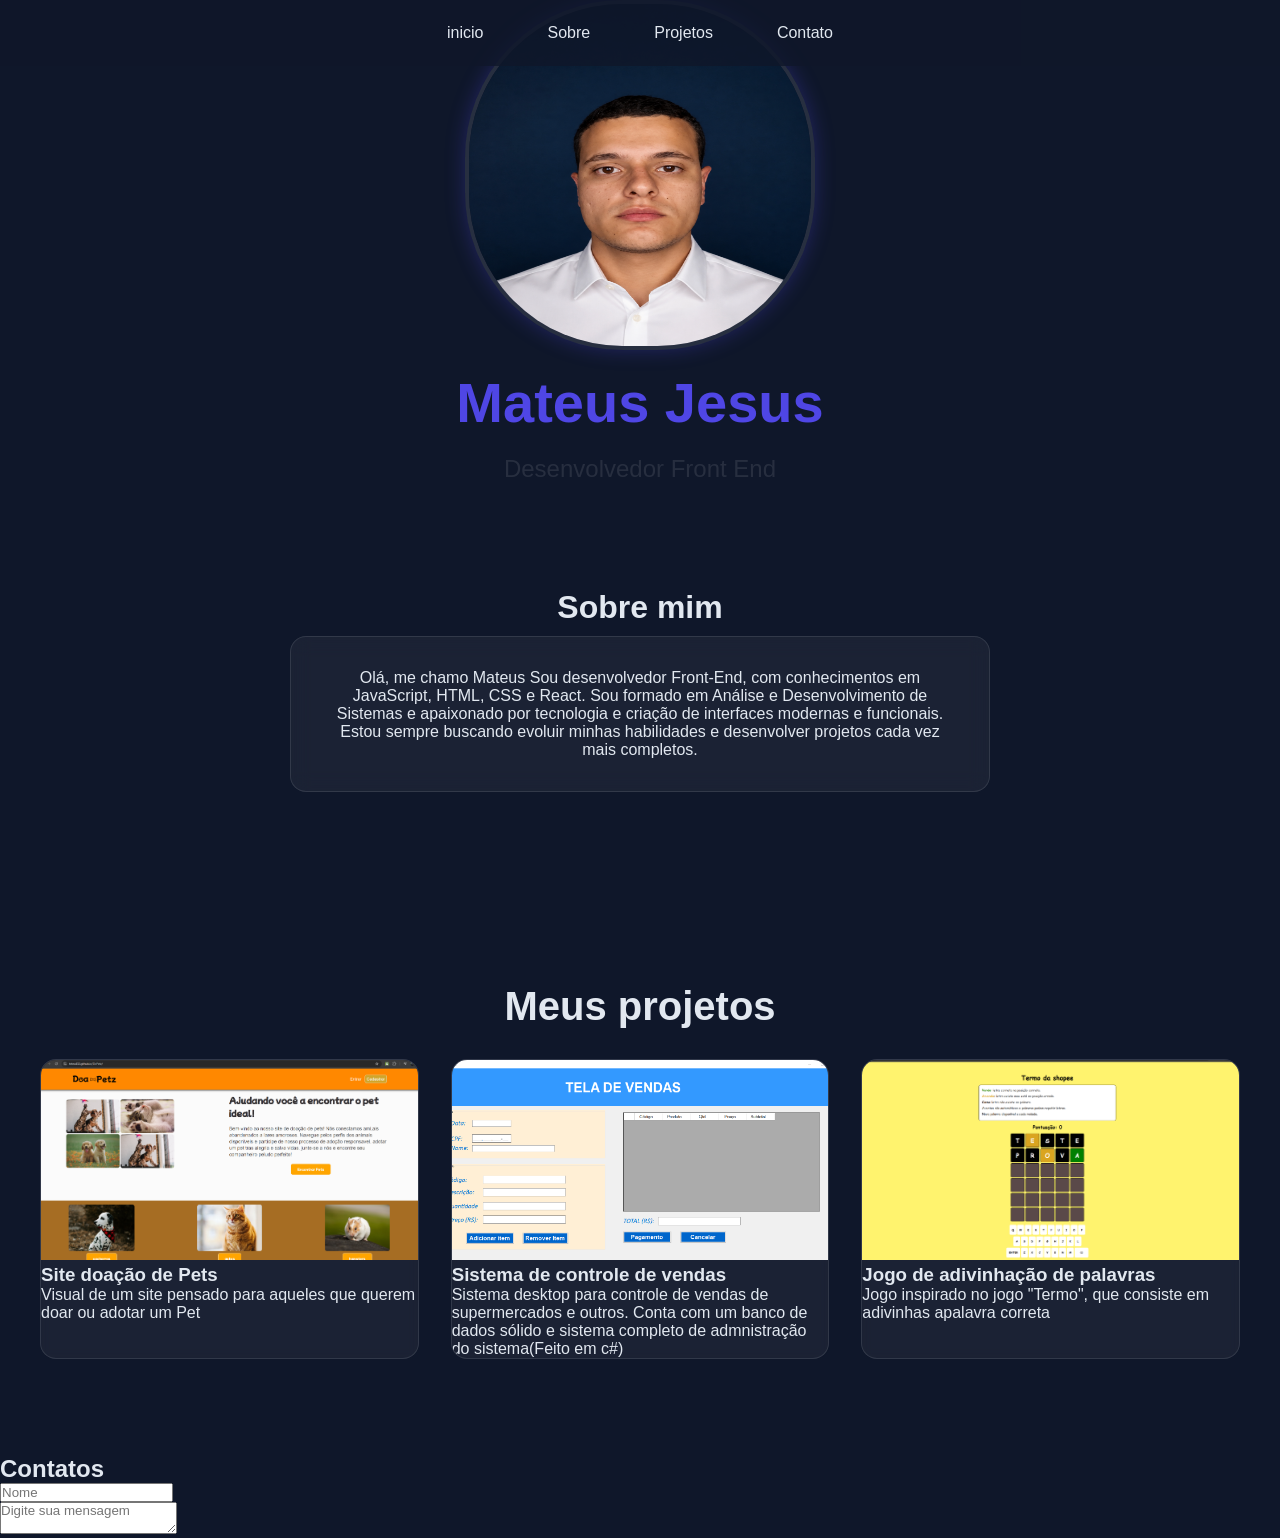
==== index.html @ 8bd0e1f9 "estruturando protifólio" ====
<!DOCTYPE html>
<html lang="en">

<head>
    <meta charset="UTF-8">
    <meta name="viewport" content="width=device-width, initial-scale=1.0">
    <title>Mateus | Portfólio</title>
    <link rel="stylesheet" href="style.css">
</head>

<body>
    <nav class="navg">
        <ul class="menu">
            <li>
                <a href="#inicio" class="menu-link">inicio</a>
            </li>
            <li>
                <a href="#sobre" class="menu-link">Sobre</a>
            </li>
            <li>
                <a href="#projetos" class="menu-link">Projetos</a>
            </li>
            <li>
                <a href="#contatos" class="menu-link">Contato</a>
            </li>
        </ul>
    </nav>

    <main id="inicio" class="cabecalho">
        <img src="img/fotoPerfil.png" alt="Foto Mateus Jesus" class="foto-Perfil">
        <h1>Mateus Jesus</h1>
        <p class="cabecalho-sub-titulo">Desenvolvedor Front End</p>

    </main>

    <section id="sobre" class="sobre">
        <h2 class="sobre-titulo">Sobre mim</h2>
        <div class="sobre-caixa">
            <p class="sobre-paragrafo">
                Olá, me chamo Mateus
                Sou desenvolvedor Front-End, com conhecimentos em JavaScript, HTML, CSS e React. Sou formado em Análise
                e Desenvolvimento de Sistemas e apaixonado por tecnologia e criação de interfaces modernas e funcionais.

                Estou sempre buscando evoluir minhas habilidades e desenvolver projetos cada vez mais completos.
            </p>
        </div>
    </section>

    <section id="projetos" class="projetos">
        <h2 class="projetos-titulo">Meus projetos</h2>
        <div class="projetos-caixa">
            <div class="projetos-card">
                <img src="img/doaPetz.png" alt="foto site DoPetz" class="progeto-imagem">
                <h3 class="info-projetos">Site doação de Pets</h3>
                <p class="pargrafo-projetos">Visual de um site pensado para aqueles que querem doar ou adotar um Pet</p>
            </div>
            <div class="projetos-card">
                <img src="img/fotoControleDeVendas.png" alt="foto sistema de vendas" class="progeto-imagem">
                <h3 class="info-projetos">Sistema de controle de vendas</h3>
                <p class="pargrafo-projetos">Sistema desktop para controle de vendas de supermercados e outros. Conta
                    com um banco de dados sólido e sistema completo de admnistração do sistema(Feito em c#)</p>
            </div>
            <div class="projetos-card">
                <img src="img/termoJogo.png" alt="foto jogo inspirado no termo" class="progeto-imagem">
                <h3 class="info-projetos">Jogo de adivinhação de palavras</h3>
                <p class="pargrafo-projetos">Jogo inspirado no jogo "Termo", que consiste em adivinhas apalavra correta
                </p>
            </div>
        </div>
    </section>

    <section id="contatos" class="contatos">
        <h2 class="contatos-titulo">Contatos</h2>
        <form class="formulario-contato" id="formulario">
            <div class="grupo-form"><input placeholder="Nome"></div>
            <div class="grupo-form"><textarea placeholder="Digite sua mensagem"></textarea></div>

        </form>
    </section>


</body>

</html>
---- style.css ----
* {
    margin: 0;
    padding: 0;
    box-sizing: border-box;
    font-family: 'Segoe UI', Tahoma, Geneva, Verdana, sans-serif;
}

html {
    scroll-behavior: smooth;
}

:root {
    --primaria: #4f46e5;
    --segundaria: #7c3aed;
    --escuro: #0f172a;
    --maisEscuro: #000;
    --claro: #e2e8f0;
    --vidro: rgba(255, 255, 255, 0.1);
}

body {
    background-color: var(--escuro);
    color: var(--claro);
}

.navg {
position: fixed;
top: 0;
background: rgba(15, 23, 42, 0.8);
width: 100%;
z-index: 100;
padding: 1.5rem;
}

.menu {
    display: flex;
    justify-content: center;
    list-style: none;
    gap: 3rem;
}

.menu-link {
text-decoration: none;
color: var(--claro);
font-weight: 500;
position: relative;
padding: 0.5rem;
}

.menu-link::after {
    content: '';
    height: 2px;
    width: 0%;
    position: absolute;
    bottom: 0;
    left: 0;
    background: linear-gradient(90deg, var(--primaria), var(--segundaria));
    transition: width 0.5s ease;
}

.menu-link:hover::after{
    width: 100%;
}

.cabecalho {
    min-width: 100vh;
    display: flex;
    justify-content: center;
    align-items: center;
    flex-direction: column;
}

.foto-Perfil {
    width: 350px;
    height:  350px;
    box-shadow: 0 0 20px rgba(79, 70, 229, 0.3);
    border-radius: 45%;
    border: 4px solid var(--vidro);
}

h1 {
    font-size: 3.5rem;
    color: var(--primaria);
    margin: 20px;
}

.cabecalho-sub-titulo {
    font-size: 1.5rem;
    color: var(--vidro);
}

.sobre {
    padding: 6rem 2rem;
    display: flex;
    flex-direction: column;
    align-items: center;
}

.sobre-titulo{
    font-size: 2rem;
    margin: 10px;
    color: var(--claro);
}

.sobre-caixa {
    padding: 2rem;
    max-width: 700px;
    margin: 0 auto;
    border-radius: 16px;
    border: 1px solid var(--vidro);
    backdrop-filter: blur(10px);
    background-color: rgba(255, 255, 255, 0.05);
    
}

.sobre-paragrafo{
    text-align: center;
    font-size: 1rem;
}

.projetos {
padding: 6rem 2rem;
}

.progeto-imagem{
    height: 200px;
    width: 100%;
    object-fit: cover;
}

.projetos-caixa{
    display: grid;
    grid-template-columns: repeat(auto-fit, minmax(300px, 1fr));
    max-width: 1200px;
    margin: 0 auto;
    gap: 2rem;
}

.projetos-card {
    background-color: rgba(255, 255, 255, 0.05);
    border-radius: 16px;
    backdrop-filter: blur(5px);
    border: 1px solid var(--vidro);
    overflow: hidden;
}

.projetos-titulo {
    text-align: center;
    font-size: 2.5rem;
    margin-bottom: 30px;
}
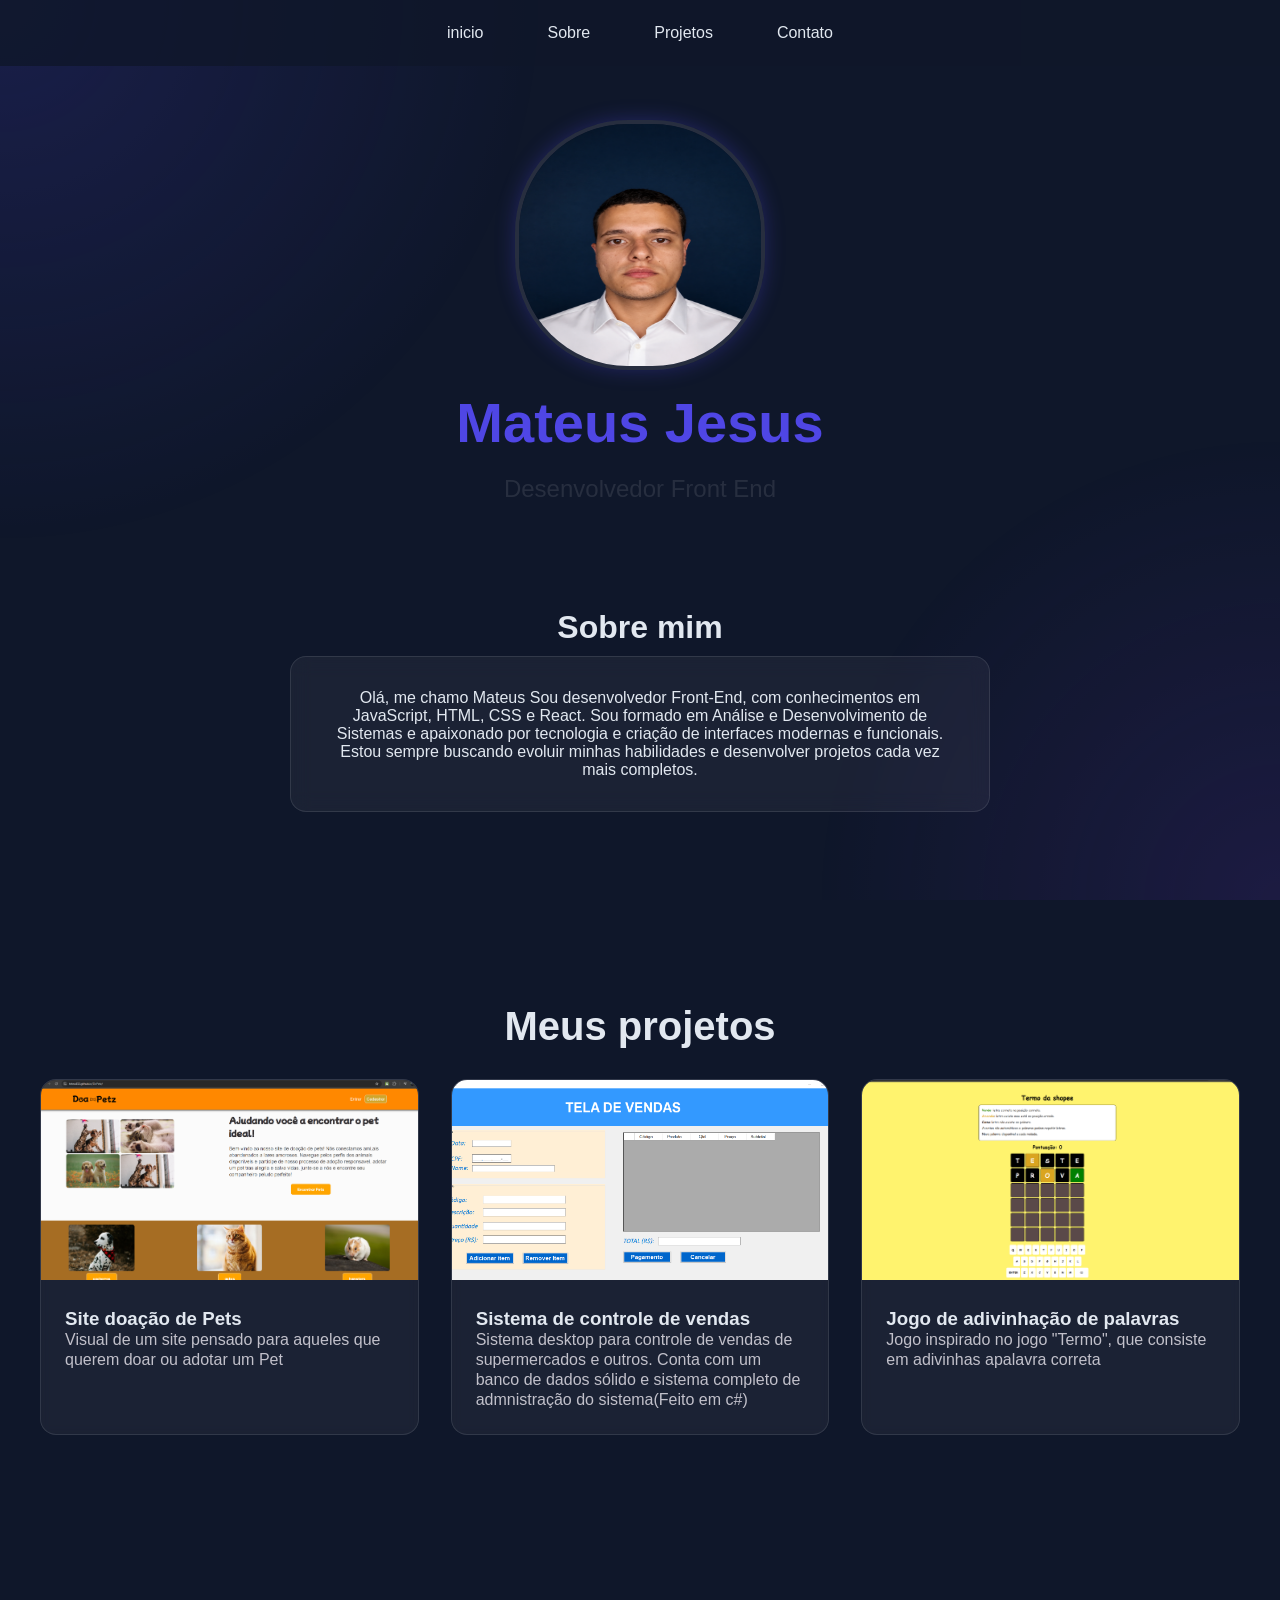
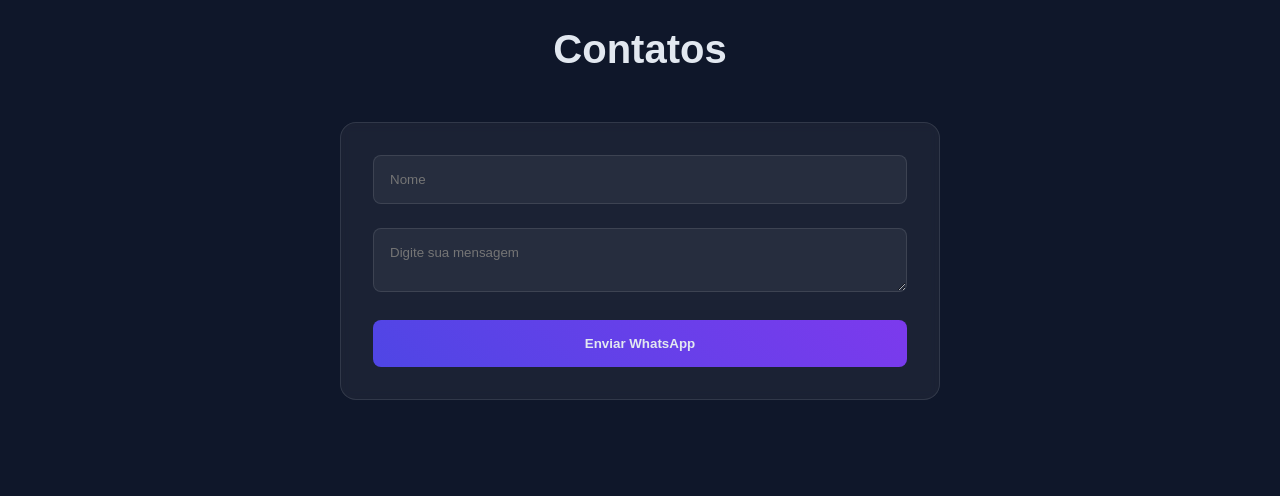
==== commit 942e173b: "estilização finalizada" ====
--- a/index.html
+++ b/index.html
@@ -9,6 +9,9 @@
 </head>
 
 <body>
+
+    <div class="particulas"></div>
+
     <nav class="navg">
         <ul class="menu">
             <li>
@@ -51,20 +54,29 @@
         <div class="projetos-caixa">
             <div class="projetos-card">
                 <img src="img/doaPetz.png" alt="foto site DoPetz" class="progeto-imagem">
-                <h3 class="info-projetos">Site doação de Pets</h3>
-                <p class="pargrafo-projetos">Visual de um site pensado para aqueles que querem doar ou adotar um Pet</p>
+                <div class="caixa-texto-projetos">
+                    <h3 class="info-projetos">Site doação de Pets</h3>
+                    <p class="paragrafo-projetos">Visual de um site pensado para aqueles que querem doar ou adotar um
+                        Pet</p>
+                </div>
             </div>
             <div class="projetos-card">
                 <img src="img/fotoControleDeVendas.png" alt="foto sistema de vendas" class="progeto-imagem">
-                <h3 class="info-projetos">Sistema de controle de vendas</h3>
-                <p class="pargrafo-projetos">Sistema desktop para controle de vendas de supermercados e outros. Conta
-                    com um banco de dados sólido e sistema completo de admnistração do sistema(Feito em c#)</p>
+                <div class="caixa-texto-projetos">
+                    <h3 class="info-projetos">Sistema de controle de vendas</h3>
+                    <p class="paragrafo-projetos">Sistema desktop para controle de vendas de supermercados e outros.
+                        Conta
+                        com um banco de dados sólido e sistema completo de admnistração do sistema(Feito em c#)</p>
+                </div>
             </div>
             <div class="projetos-card">
                 <img src="img/termoJogo.png" alt="foto jogo inspirado no termo" class="progeto-imagem">
-                <h3 class="info-projetos">Jogo de adivinhação de palavras</h3>
-                <p class="pargrafo-projetos">Jogo inspirado no jogo "Termo", que consiste em adivinhas apalavra correta
-                </p>
+                <div class="caixa-texto-projetos">
+                    <h3 class="info-projetos">Jogo de adivinhação de palavras</h3>
+                    <p class="paragrafo-projetos">Jogo inspirado no jogo "Termo", que consiste em adivinhas apalavra
+                        correta
+                    </p>
+                </div>
             </div>
         </div>
     </section>
@@ -72,9 +84,13 @@
     <section id="contatos" class="contatos">
         <h2 class="contatos-titulo">Contatos</h2>
         <form class="formulario-contato" id="formulario">
-            <div class="grupo-form"><input placeholder="Nome"></div>
-            <div class="grupo-form"><textarea placeholder="Digite sua mensagem"></textarea></div>
-
+            <div class="grupo-form">
+                <input placeholder="Nome" class="campo-form">
+            </div>
+            <div class="grupo-form">
+                <textarea class="campo-form" placeholder="Digite sua mensagem"></textarea>
+            </div>
+            <button type="submit" class="botao-form">Enviar WhatsApp</button>
         </form>
     </section>
 
--- a/style.css
+++ b/style.css
@@ -68,14 +68,16 @@
     justify-content: center;
     align-items: center;
     flex-direction: column;
+    padding-top: 120px;
 }
 
 .foto-Perfil {
-    width: 350px;
-    height:  350px;
+    width: 250px;
+    height:  250px;
     box-shadow: 0 0 20px rgba(79, 70, 229, 0.3);
     border-radius: 45%;
     border: 4px solid var(--vidro);
+    animation: flutuar 5s ease-in-out infinite;
 }
 
 h1 {
@@ -110,6 +112,7 @@
     border: 1px solid var(--vidro);
     backdrop-filter: blur(10px);
     background-color: rgba(255, 255, 255, 0.05);
+    transition: all 0.5s ease ;
     
 }
 
@@ -142,6 +145,8 @@
     backdrop-filter: blur(5px);
     border: 1px solid var(--vidro);
     overflow: hidden;
+    transition: all 0.5s ease ;
+    cursor: pointer;
 }
 
 .projetos-titulo {
@@ -149,3 +154,107 @@
     font-size: 2.5rem;
     margin-bottom: 30px;
 }
+
+.projetos-card:hover{
+    box-shadow: rgba(79, 70, 229, 0.2);
+    transform: translateY(-10px) scale(1.03);
+}
+
+.sobre-caixa:hover{
+    box-shadow: rgba(79, 70, 229, 0.2);
+    transform: translateY(-10px) scale(1.03);
+}
+
+.paragrafo-projetos{
+    color: rgba(236, 232, 240, 0.8);
+    line-height: 1.25rem;
+}
+
+.caixa-texto-projetos {
+    padding: 1.5rem;
+}
+
+.contatos {
+    padding: 6rem 2rem;
+}
+
+.contatos-titulo {
+    text-align: center;
+    font-size: 2.5rem;
+    margin-bottom: 50px;
+}
+
+.formulario-contato {
+    max-width: 600px;
+    margin: 0 auto;
+    background-color: rgba(255, 255, 255, 0.05);
+    backdrop-filter: blur(5px);
+    padding: 2rem;
+    border: 1px solid var(--vidro);
+    border-radius: 16px;
+}
+
+.grupo-form {
+    margin-bottom: 1.5rem;
+}
+
+.campo-form {
+    width: 100%;
+    padding: 1rem;
+    background-color: rgba(255, 255, 255, 0.05);
+    border-radius: 8px;
+    color: var(--claro);
+    border: 1px solid var(--vidro);
+    outline: none;
+    transition: all 0.5s ease ;
+}
+
+.campo-form:focus {
+    border-color: var(--segundaria);
+    box-shadow: 0 0 10px rgba(79, 70, 229, 0.3);
+}
+
+.botao-form{
+    color: var(--claro);
+    background: linear-gradient(45deg, var(--primaria), var(--segundaria));
+    padding: 1rem 2rem;
+    border: none;
+    border-radius: 8px;
+    cursor: pointer;
+    font-weight: bold;
+    width: 100%;
+    transition: all 0.5s ease ;
+}
+
+.botao-form:hover {
+    transform: translateY(-4px);
+    box-shadow: 0 5px 15px rgba(79, 70, 229, 0.4);
+}
+
+.particulas{
+    position: fixed;
+    top: 0;
+    left: 0;
+    width: 100%;
+    height: 100%;
+    z-index: -1;
+    opacity: 0.5;
+    background:
+        radial-gradient(circle at top left,
+        rgba(79, 70, 229, 0.35),
+        transparent 35%),
+
+        radial-gradient(circle at bottom right,
+        rgba(124, 58, 237, 0.25),
+        transparent 30%);
+}
+
+@keyframes flutuar{
+    0%, 100% {
+        transform: translateY(0);
+    }
+
+    50% {
+        transform: translateY(-10%);
+    }
+}
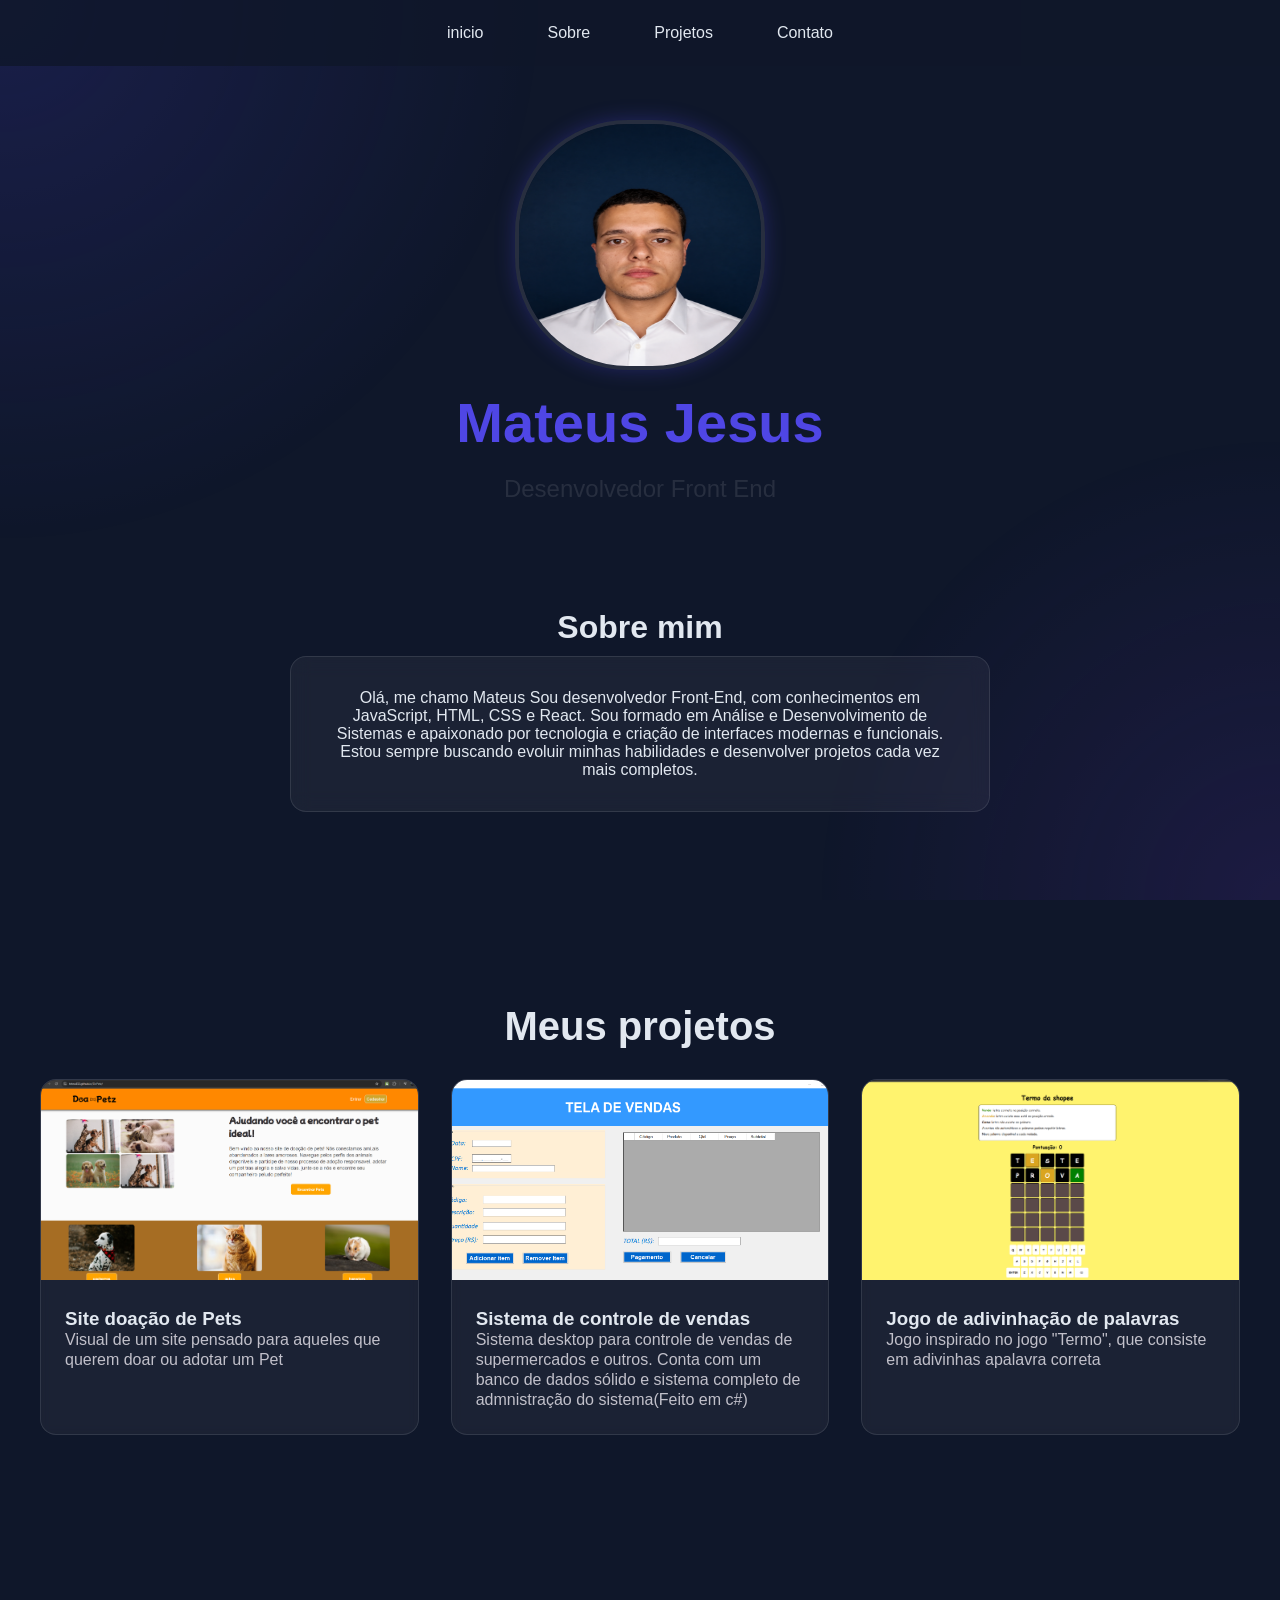
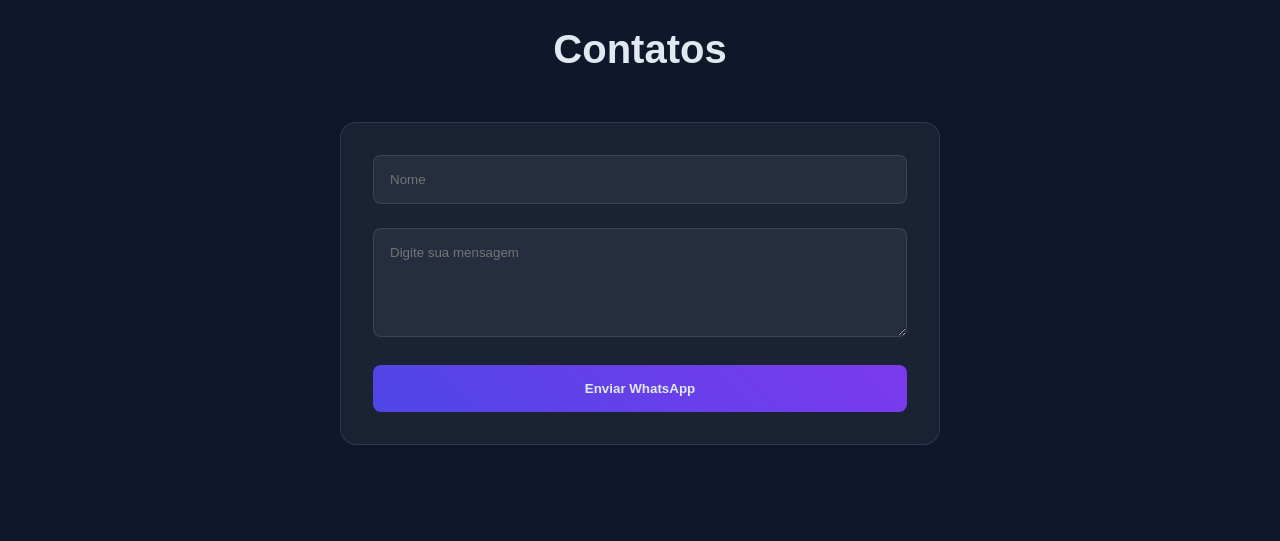
==== commit 3d7db835: "add js" ====
--- a/index.html
+++ b/index.html
@@ -83,18 +83,18 @@
 
     <section id="contatos" class="contatos">
         <h2 class="contatos-titulo">Contatos</h2>
-        <form class="formulario-contato" id="formulario">
+        <form class="formulario-contato" id="formulario" onsubmit="enviarWhats(event)">
             <div class="grupo-form">
-                <input placeholder="Nome" class="campo-form">
+                <input placeholder="Nome" class="campo-form" id="nome">
             </div>
             <div class="grupo-form">
-                <textarea class="campo-form" placeholder="Digite sua mensagem"></textarea>
+                <textarea class="campo-form" placeholder="Digite sua mensagem" rows="5" id="mensagem"></textarea>
             </div>
             <button type="submit" class="botao-form">Enviar WhatsApp</button>
         </form>
     </section>
 
-
+    <script src="script.js"></script>
 </body>
 
 </html>
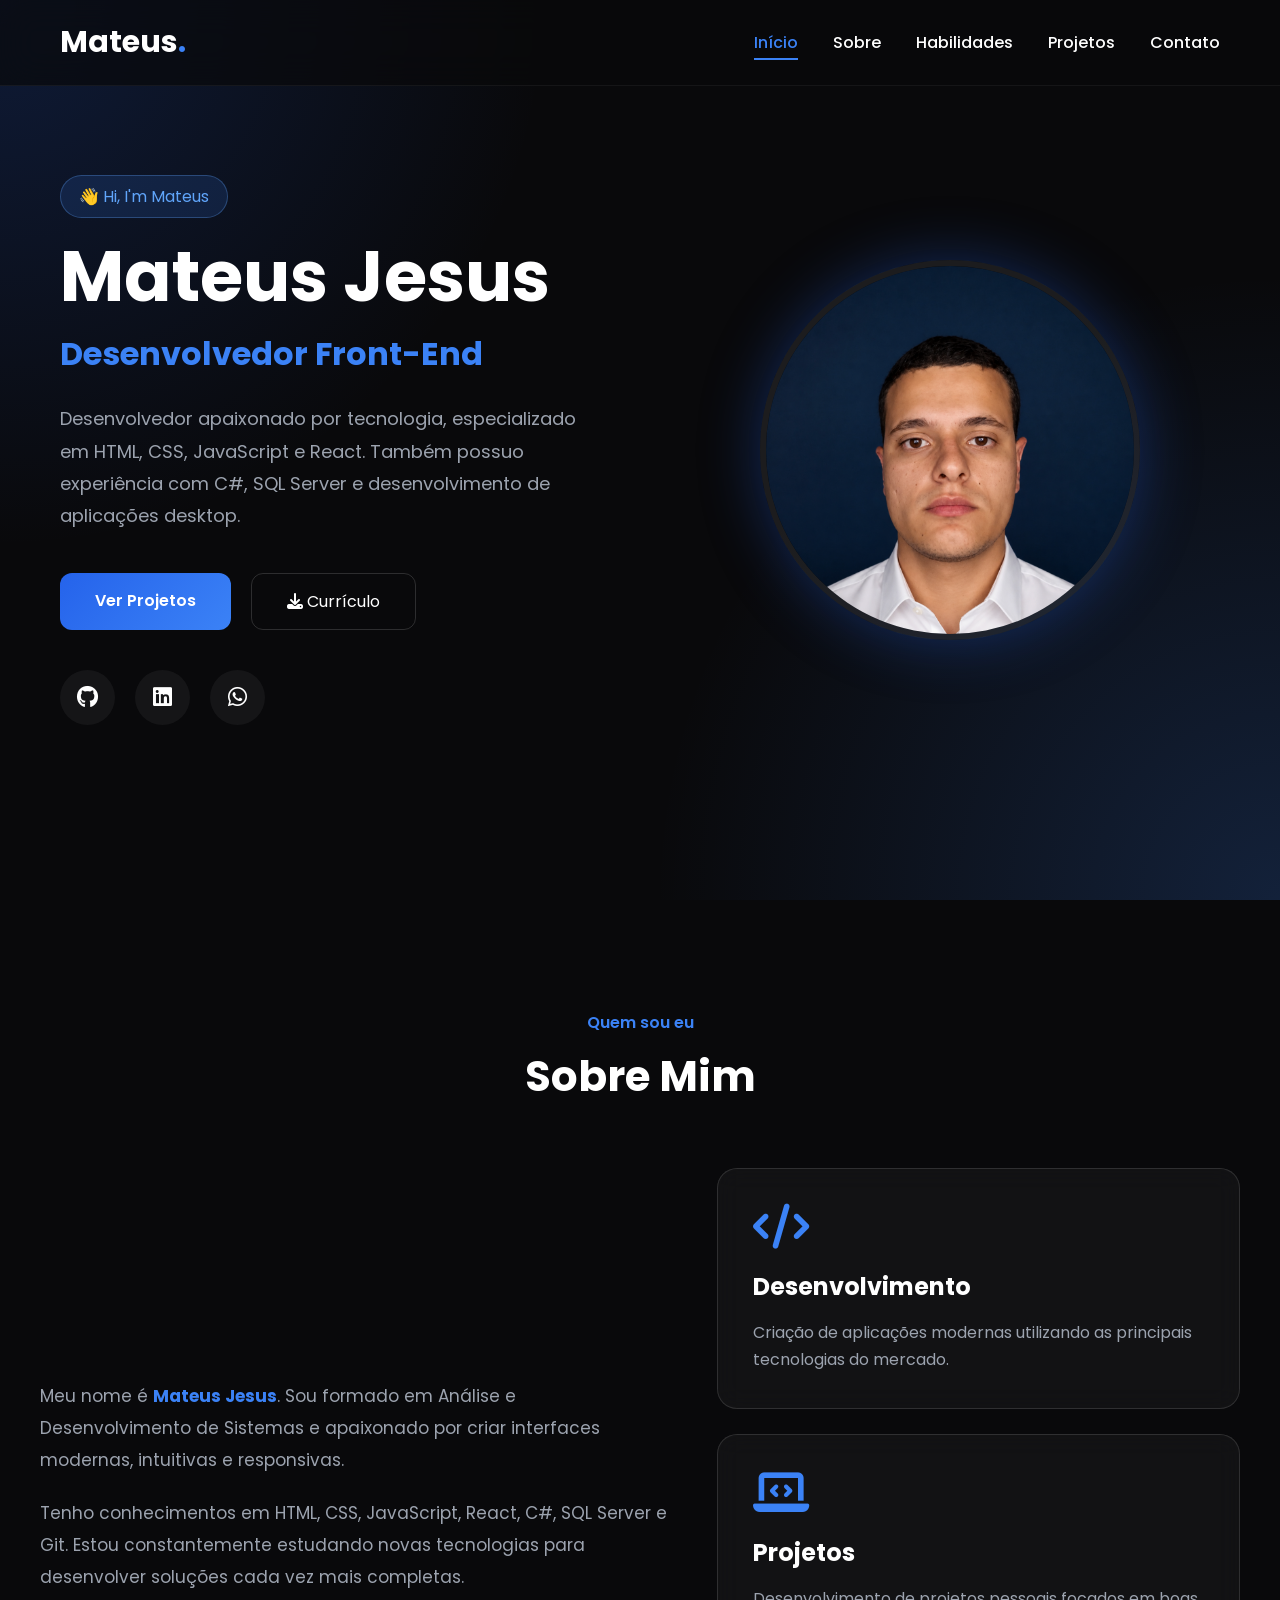
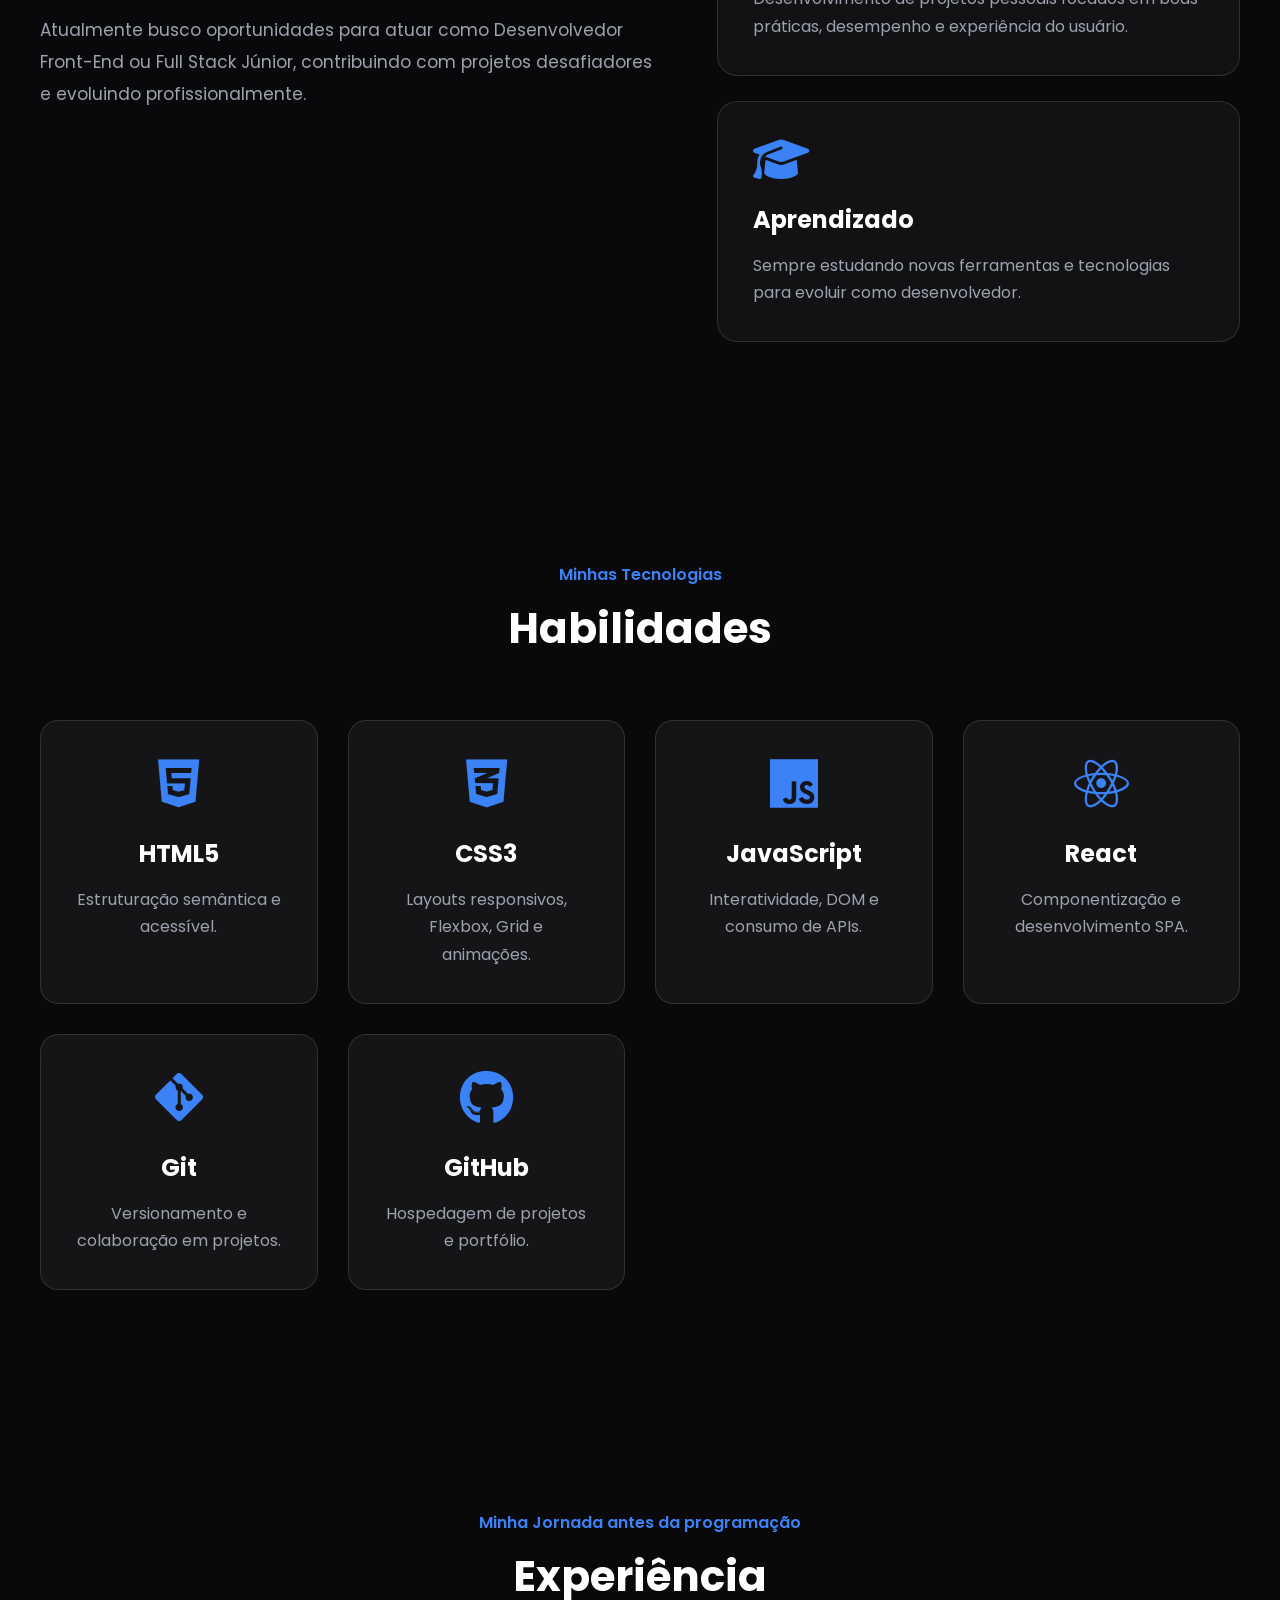
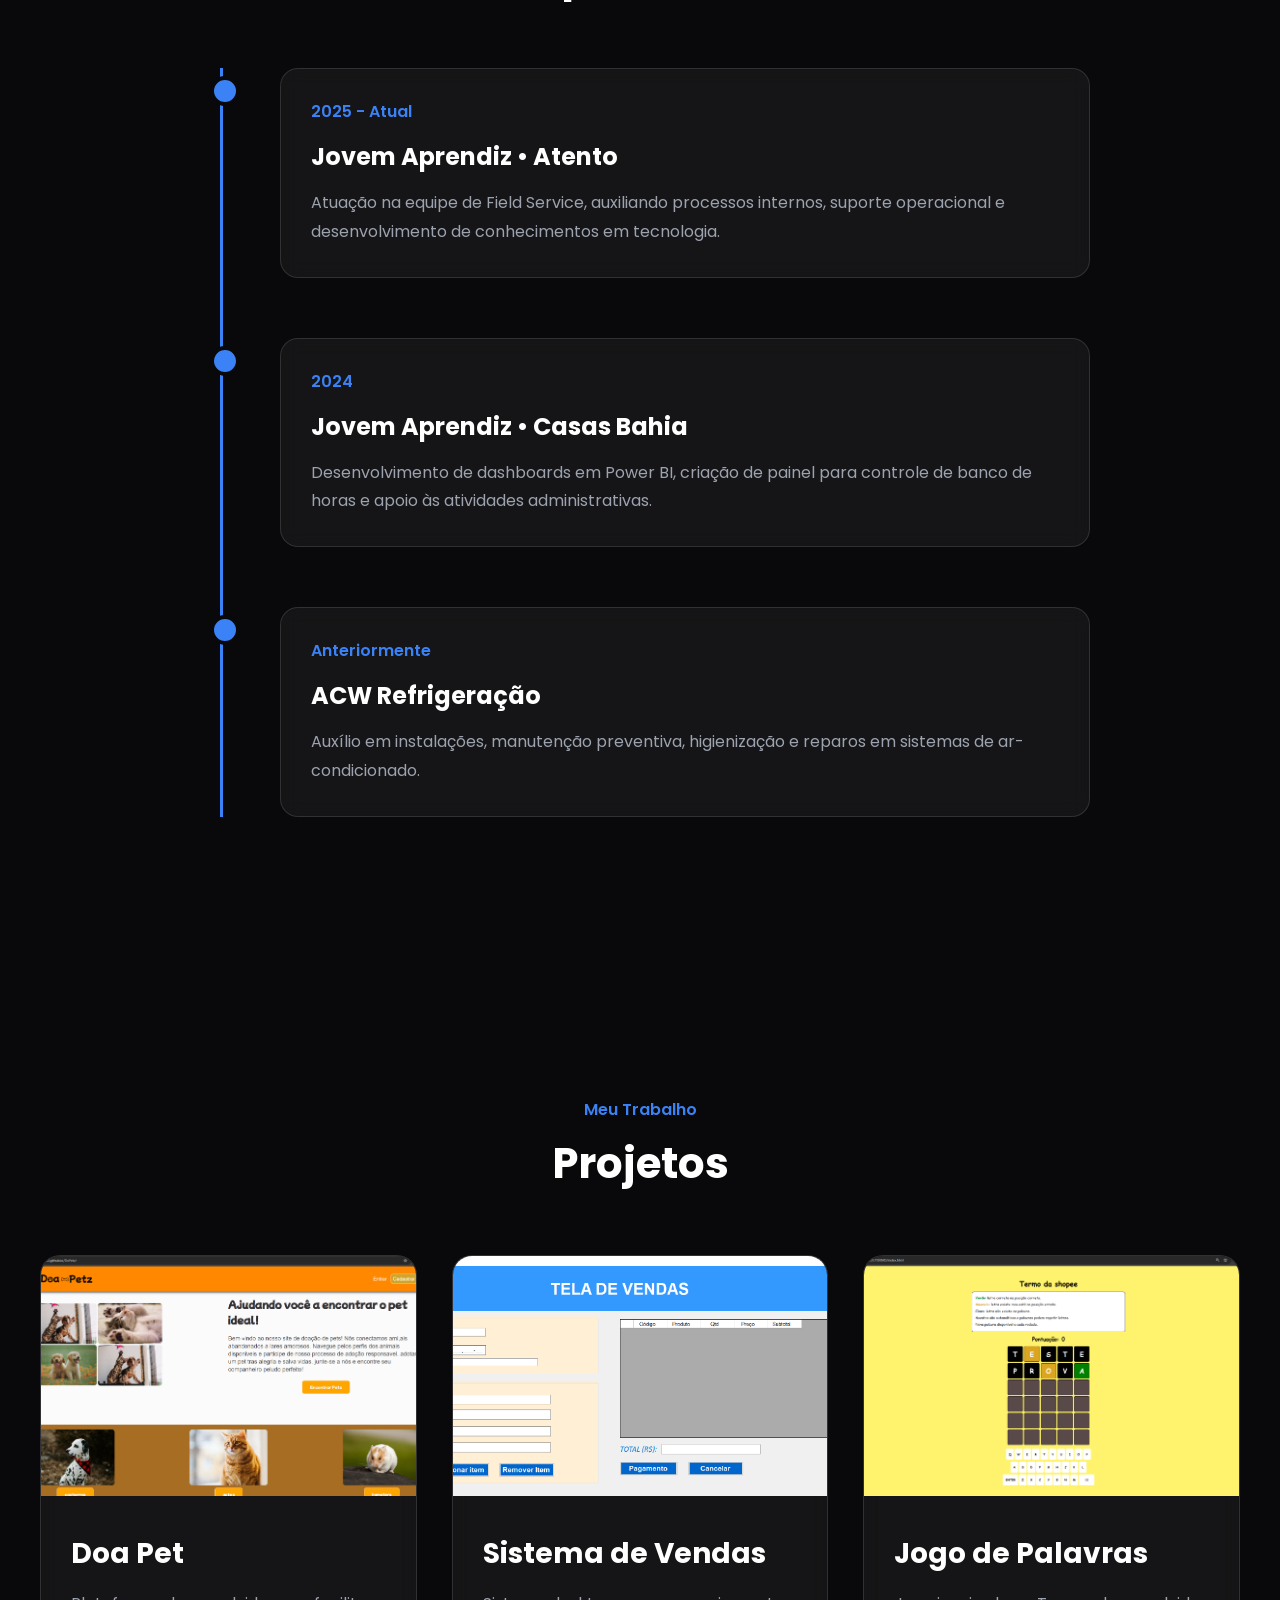
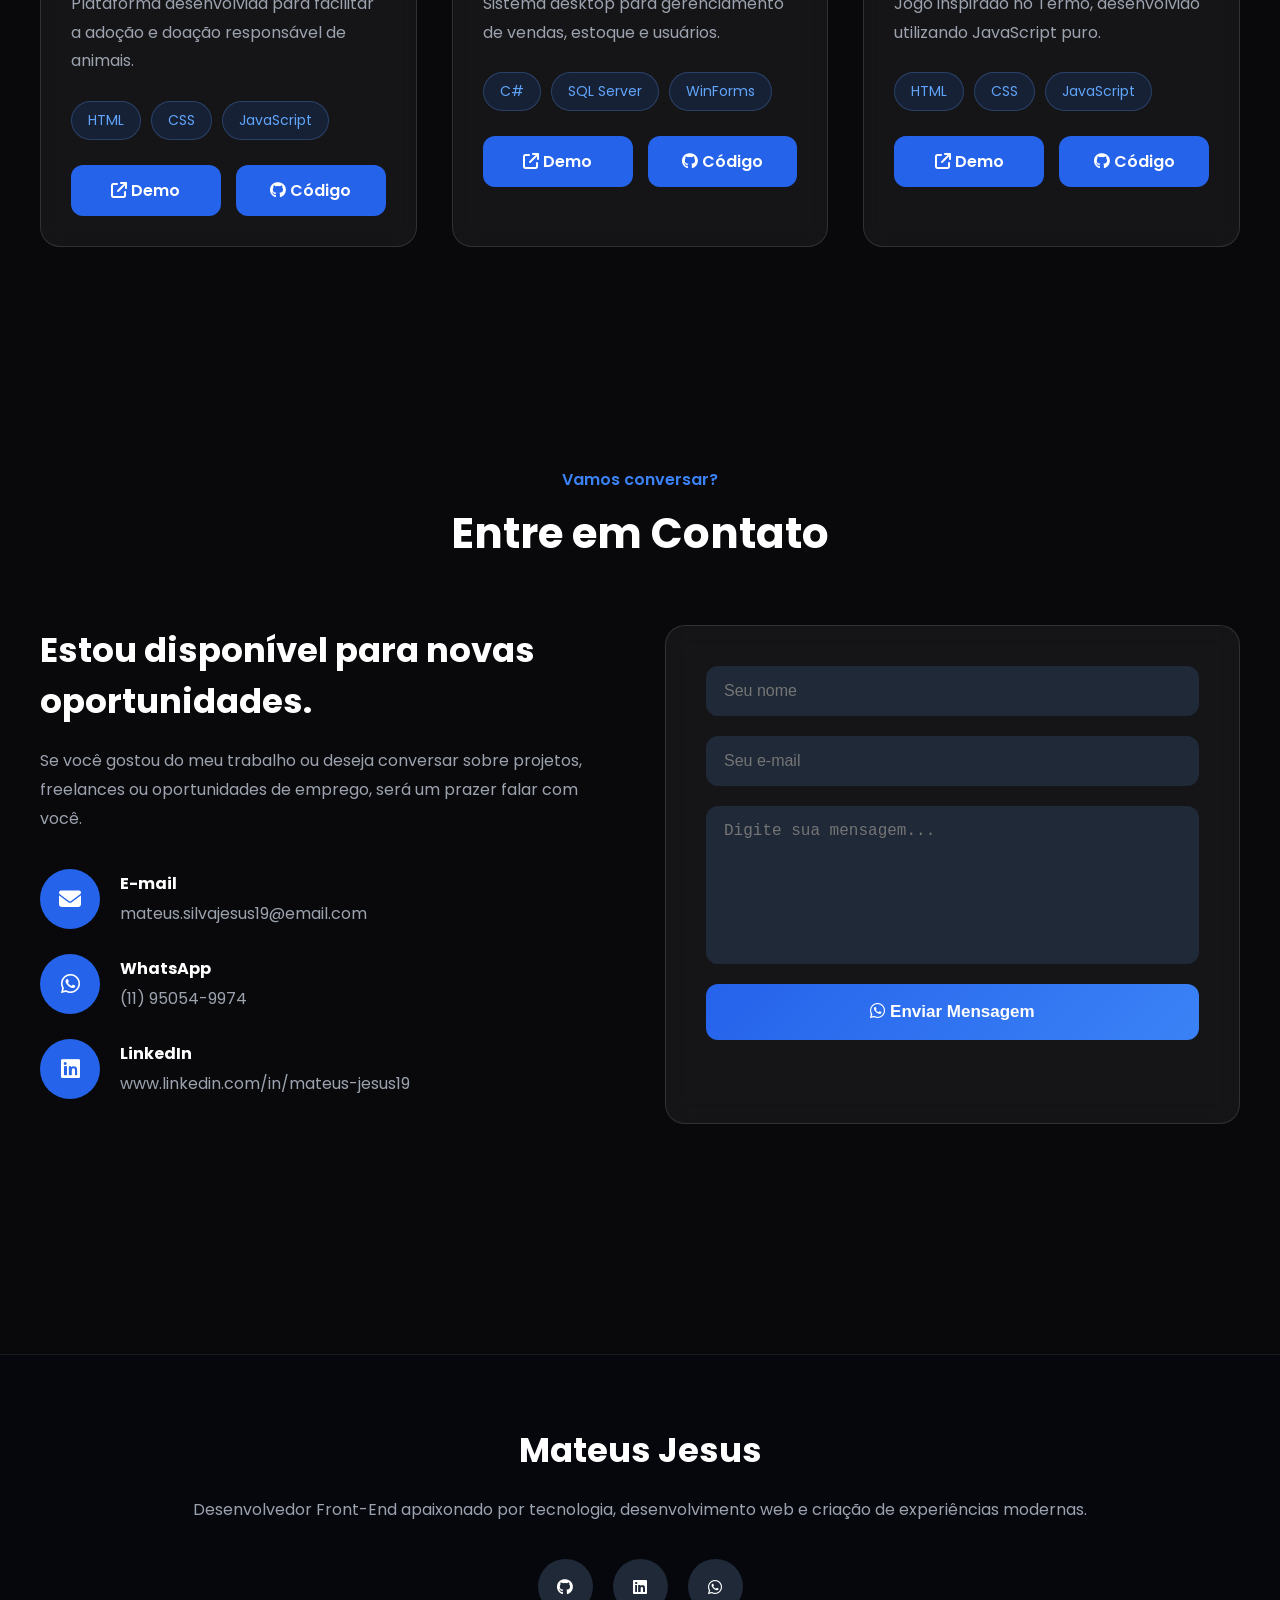
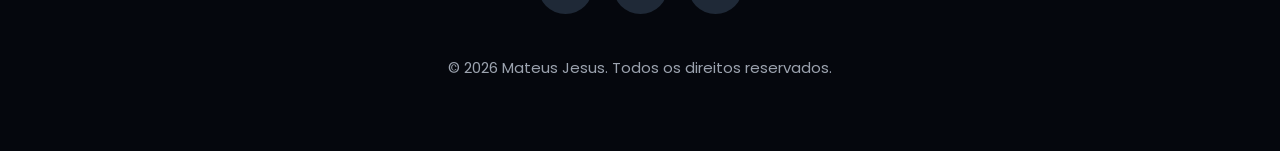
==== commit ec751585: "Melhorando aparencia do portifólio" ====
--- a/index.html
+++ b/index.html
@@ -1,100 +1,677 @@
 <!DOCTYPE html>
-<html lang="en">
+<html lang="pt-BR">
 
 <head>
     <meta charset="UTF-8">
     <meta name="viewport" content="width=device-width, initial-scale=1.0">
-    <title>Mateus | Portfólio</title>
+
+    <title>Mateus Jesus | Desenvolvedor Front-End</title>
+
+    <meta name="description"
+        content="Portfólio de Mateus Jesus, Desenvolvedor Front-End especializado em HTML, CSS, JavaScript, React e C#.">
+
     <link rel="stylesheet" href="style.css">
+
+    <!-- Fonte -->
+    <link rel="preconnect" href="https://fonts.googleapis.com">
+    <link rel="preconnect" href="https://fonts.gstatic.com" crossorigin>
+
+    <link
+        href="https://fonts.googleapis.com/css2?family=Poppins:wght@300;400;500;600;700;800&display=swap"
+        rel="stylesheet">
+
+    <!-- Ícones -->
+    <link rel="stylesheet"
+        href="https://cdnjs.cloudflare.com/ajax/libs/font-awesome/6.7.2/css/all.min.css">
 </head>
 
 <body>
 
-    <div class="particulas"></div>
-
-    <nav class="navg">
-        <ul class="menu">
-            <li>
-                <a href="#inicio" class="menu-link">inicio</a>
-            </li>
-            <li>
-                <a href="#sobre" class="menu-link">Sobre</a>
-            </li>
-            <li>
-                <a href="#projetos" class="menu-link">Projetos</a>
-            </li>
-            <li>
-                <a href="#contatos" class="menu-link">Contato</a>
-            </li>
-        </ul>
-    </nav>
-
-    <main id="inicio" class="cabecalho">
-        <img src="img/fotoPerfil.png" alt="Foto Mateus Jesus" class="foto-Perfil">
-        <h1>Mateus Jesus</h1>
-        <p class="cabecalho-sub-titulo">Desenvolvedor Front End</p>
-
-    </main>
-
-    <section id="sobre" class="sobre">
-        <h2 class="sobre-titulo">Sobre mim</h2>
-        <div class="sobre-caixa">
-            <p class="sobre-paragrafo">
-                Olá, me chamo Mateus
-                Sou desenvolvedor Front-End, com conhecimentos em JavaScript, HTML, CSS e React. Sou formado em Análise
-                e Desenvolvimento de Sistemas e apaixonado por tecnologia e criação de interfaces modernas e funcionais.
-
-                Estou sempre buscando evoluir minhas habilidades e desenvolver projetos cada vez mais completos.
+    <div class="background"></div>
+
+    <!-- ================= NAVBAR ================= -->
+
+    <header>
+
+        <nav class="navbar">
+
+            <h2 class="logo">
+                Mateus<span>.</span>
+            </h2>
+
+            <ul>
+
+                <li>
+                    <a href="#inicio">Início</a>
+                </li>
+
+                <li>
+                    <a href="#sobre">Sobre</a>
+                </li>
+
+                <li>
+                    <a href="#habilidades">Habilidades</a>
+                </li>
+
+                <li>
+                    <a href="#projetos">Projetos</a>
+                </li>
+
+                <li>
+                    <a href="#contato">Contato</a>
+                </li>
+
+            </ul>
+
+        </nav>
+
+    </header>
+
+    <!-- ================= HERO ================= -->
+
+    <section class="hero" id="inicio">
+
+        <div class="hero-text">
+
+            <span class="tag">
+                👋 Hi, I'm Mateus
+            </span>
+
+            <h1>
+                Mateus Jesus
+            </h1>
+
+            <h2>
+                Desenvolvedor Front-End
+            </h2>
+
+            <p>
+
+                Desenvolvedor apaixonado por tecnologia, especializado em
+                HTML, CSS, JavaScript e React.
+                Também possuo experiência com C#, SQL Server e desenvolvimento
+                de aplicações desktop.
+
             </p>
-        </div>
+
+            <div class="hero-buttons">
+
+                <a href="#projetos" class="btn-primary">
+                    Ver Projetos
+                </a>
+
+                <a href="curriculo.pdf" target="_blank" class="btn-secondary">
+                    <i class="fa-solid fa-download"></i>
+                    Currículo
+                </a>
+
+            </div>
+
+            <div class="social">
+
+                <a href="https://github.com/teteu432" target="_blank">
+                    <i class="fab fa-github"></i>
+                </a>
+
+                <a href="https://www.linkedin.com/in/mateus-jesus19/" target="_blank">
+                    <i class="fab fa-linkedin"></i>
+                </a>
+
+                <a href="https://wa.me/5511950549974" target="_blank">
+                    <i class="fab fa-whatsapp"></i>
+                </a>
+
+            </div>
+
+        </div>
+
+        <div class="hero-image">
+
+            <img src="img/fotoPerfil.png"
+                alt="Foto de Mateus Jesus">
+
+        </div>
+
     </section>
 
-    <section id="projetos" class="projetos">
-        <h2 class="projetos-titulo">Meus projetos</h2>
-        <div class="projetos-caixa">
-            <div class="projetos-card">
-                <img src="img/doaPetz.png" alt="foto site DoPetz" class="progeto-imagem">
-                <div class="caixa-texto-projetos">
-                    <h3 class="info-projetos">Site doação de Pets</h3>
-                    <p class="paragrafo-projetos">Visual de um site pensado para aqueles que querem doar ou adotar um
-                        Pet</p>
-                </div>
-            </div>
-            <div class="projetos-card">
-                <img src="img/fotoControleDeVendas.png" alt="foto sistema de vendas" class="progeto-imagem">
-                <div class="caixa-texto-projetos">
-                    <h3 class="info-projetos">Sistema de controle de vendas</h3>
-                    <p class="paragrafo-projetos">Sistema desktop para controle de vendas de supermercados e outros.
-                        Conta
-                        com um banco de dados sólido e sistema completo de admnistração do sistema(Feito em c#)</p>
-                </div>
-            </div>
-            <div class="projetos-card">
-                <img src="img/termoJogo.png" alt="foto jogo inspirado no termo" class="progeto-imagem">
-                <div class="caixa-texto-projetos">
-                    <h3 class="info-projetos">Jogo de adivinhação de palavras</h3>
-                    <p class="paragrafo-projetos">Jogo inspirado no jogo "Termo", que consiste em adivinhas apalavra
-                        correta
-                    </p>
-                </div>
-            </div>
-        </div>
+    <!-- ================= SOBRE ================= -->
+
+    <section class="sobre reveal" id="sobre">
+
+        <div class="titulo">
+
+            <span>Quem sou eu</span>
+
+            <h2>Sobre Mim</h2>
+
+        </div>
+
+        <div class="sobre-container">
+
+            <div class="sobre-texto">
+
+                <p>
+
+                    Meu nome é <strong>Mateus Jesus</strong>.
+                    Sou formado em Análise e Desenvolvimento de Sistemas e
+                    apaixonado por criar interfaces modernas, intuitivas e
+                    responsivas.
+
+                </p>
+
+                <p>
+
+                    Tenho conhecimentos em HTML, CSS, JavaScript, React,
+                    C#, SQL Server e Git.
+                    Estou constantemente estudando novas tecnologias para
+                    desenvolver soluções cada vez mais completas.
+
+                </p>
+
+                <p>
+
+                    Atualmente busco oportunidades para atuar como
+                    Desenvolvedor Front-End ou Full Stack Júnior,
+                    contribuindo com projetos desafiadores e evoluindo
+                    profissionalmente.
+
+                </p>
+
+            </div>
+
+            <div class="sobre-cards">
+
+                <div class="card">
+
+                    <i class="fa-solid fa-code"></i>
+
+                    <h3>Desenvolvimento</h3>
+
+                    <p>
+
+                        Criação de aplicações modernas utilizando as
+                        principais tecnologias do mercado.
+
+                    </p>
+
+                </div>
+
+                <div class="card">
+
+                    <i class="fa-solid fa-laptop-code"></i>
+
+                    <h3>Projetos</h3>
+
+                    <p>
+
+                        Desenvolvimento de projetos pessoais focados em boas
+                        práticas, desempenho e experiência do usuário.
+
+                    </p>
+
+                </div>
+
+                <div class="card">
+
+                    <i class="fa-solid fa-graduation-cap"></i>
+
+                    <h3>Aprendizado</h3>
+
+                    <p>
+
+                        Sempre estudando novas ferramentas e tecnologias para
+                        evoluir como desenvolvedor.
+
+                    </p>
+
+                </div>
+
+            </div>
+
+        </div>
+
     </section>
 
-    <section id="contatos" class="contatos">
-        <h2 class="contatos-titulo">Contatos</h2>
-        <form class="formulario-contato" id="formulario" onsubmit="enviarWhats(event)">
-            <div class="grupo-form">
-                <input placeholder="Nome" class="campo-form" id="nome">
-            </div>
-            <div class="grupo-form">
-                <textarea class="campo-form" placeholder="Digite sua mensagem" rows="5" id="mensagem"></textarea>
-            </div>
-            <button type="submit" class="botao-form">Enviar WhatsApp</button>
-        </form>
+    <!-- HABILIDADES -->
+
+        <!-- ================= HABILIDADES ================= -->
+
+    <section class="habilidades reveal" id="habilidades">
+
+        <div class="titulo">
+            <span>Minhas Tecnologias</span>
+            <h2>Habilidades</h2>
+        </div>
+
+        <div class="skills-container">
+
+            <div class="skill-card">
+                <i class="fa-brands fa-html5"></i>
+                <h3>HTML5</h3>
+                <p>Estruturação semântica e acessível.</p>
+            </div>
+
+            <div class="skill-card">
+                <i class="fa-brands fa-css3-alt"></i>
+                <h3>CSS3</h3>
+                <p>Layouts responsivos, Flexbox, Grid e animações.</p>
+            </div>
+
+            <div class="skill-card">
+                <i class="fa-brands fa-js"></i>
+                <h3>JavaScript</h3>
+                <p>Interatividade, DOM e consumo de APIs.</p>
+            </div>
+
+            <div class="skill-card">
+                <i class="fa-brands fa-react"></i>
+                <h3>React</h3>
+                <p>Componentização e desenvolvimento SPA.</p>
+            </div>
+
+
+            <div class="skill-card">
+                <i class="fa-brands fa-git-alt"></i>
+                <h3>Git</h3>
+                <p>Versionamento e colaboração em projetos.</p>
+            </div>
+
+            <div class="skill-card">
+                <i class="fa-brands fa-github"></i>
+                <h3>GitHub</h3>
+                <p>Hospedagem de projetos e portfólio.</p>
+            </div>
+
+        </div>
+
     </section>
 
+    <!-- ================= EXPERIÊNCIA ================= -->
+
+    <section class="experiencia reveal" id="experiencia">
+
+        <div class="titulo">
+            <span>Minha Jornada antes da programação</span>
+            <h2>Experiência</h2>
+        </div>
+
+        <div class="timeline">
+
+            <div class="timeline-item">
+
+                <div class="timeline-content">
+
+                    <span>2025 - Atual</span>
+
+                    <h3>Jovem Aprendiz • Atento</h3>
+
+                    <p>
+
+                        Atuação na equipe de Field Service,
+                        auxiliando processos internos,
+                        suporte operacional e desenvolvimento
+                        de conhecimentos em tecnologia.
+
+                    </p>
+
+                </div>
+
+            </div>
+
+            <div class="timeline-item">
+
+                <div class="timeline-content">
+
+                    <span>2024</span>
+
+                    <h3>Jovem Aprendiz • Casas Bahia</h3>
+
+                    <p>
+
+                        Desenvolvimento de dashboards em Power BI,
+                        criação de painel para controle de banco de horas
+                        e apoio às atividades administrativas.
+
+                    </p>
+
+                </div>
+
+            </div>
+
+            <div class="timeline-item">
+
+                <div class="timeline-content">
+
+                    <span>Anteriormente</span>
+
+                    <h3>ACW Refrigeração</h3>
+
+                    <p>
+
+                        Auxílio em instalações,
+                        manutenção preventiva,
+                        higienização e reparos
+                        em sistemas de ar-condicionado.
+
+                    </p>
+
+                </div>
+
+            </div>
+
+        </div>
+
+    </section>
+
+    <!-- ================= PROJETOS ================= -->
+
+    <section class="projetos reveal" id="projetos">
+
+        <div class="titulo">
+
+            <span>Meu Trabalho</span>
+
+            <h2>Projetos</h2>
+
+        </div>
+
+        <div class="projetos-grid">
+
+            <!-- Projeto 1 -->
+
+            <div class="projeto-card">
+
+                <img src="img/doaPetz.png"
+                    alt="Projeto Doa Pet">
+
+                <div class="projeto-info">
+
+                    <h3>Doa Pet</h3>
+
+                    <p>
+
+                        Plataforma desenvolvida para facilitar
+                        a adoção e doação responsável de animais.
+
+                    </p>
+
+                    <div class="tags">
+
+                        <span>HTML</span>
+                        <span>CSS</span>
+                        <span>JavaScript</span>
+
+                    </div>
+
+                    <div class="projeto-links">
+
+                        <a href="#" target="_blank">
+                            <i class="fa-solid fa-arrow-up-right-from-square"></i>
+                            Demo
+                        </a>
+
+                        <a href="#" target="_blank">
+
+                            <i class="fab fa-github"></i>
+
+                            Código
+
+                        </a>
+
+                    </div>
+
+                </div>
+
+            </div>
+
+            <!-- Projeto 2 -->
+
+            <div class="projeto-card">
+
+                <img src="img/fotoControleDeVendas.png"
+                    alt="Sistema de Controle">
+
+                <div class="projeto-info">
+
+                    <h3>Sistema de Vendas</h3>
+
+                    <p>
+
+                        Sistema desktop para gerenciamento
+                        de vendas, estoque e usuários.
+
+                    </p>
+
+                    <div class="tags">
+
+                        <span>C#</span>
+                        <span>SQL Server</span>
+                        <span>WinForms</span>
+
+                    </div>
+
+                    <div class="projeto-links">
+
+                        <a href="#" target="_blank">
+                            <i class="fa-solid fa-arrow-up-right-from-square"></i>
+                            Demo
+                        </a>
+
+                        <a href="#" target="_blank">
+
+                            <i class="fab fa-github"></i>
+
+                            Código
+
+                        </a>
+
+                    </div>
+
+                </div>
+
+            </div>
+
+            <!-- Projeto 3 -->
+
+            <div class="projeto-card">
+
+                <img src="img/termoJogo.png"
+                    alt="Jogo Termo">
+
+                <div class="projeto-info">
+
+                    <h3>Jogo de Palavras</h3>
+
+                    <p>
+
+                        Jogo inspirado no Termo,
+                        desenvolvido utilizando
+                        JavaScript puro.
+
+                    </p>
+
+                    <div class="tags">
+
+                        <span>HTML</span>
+                        <span>CSS</span>
+                        <span>JavaScript</span>
+
+                    </div>
+
+                    <div class="projeto-links">
+
+                        <a href="#" target="_blank">
+                            <i class="fa-solid fa-arrow-up-right-from-square"></i>
+                            Demo
+                        </a>
+
+                        <a href="#" target="_blank">
+
+                            <i class="fab fa-github"></i>
+
+                            Código
+
+                        </a>
+
+                    </div>
+
+                </div>
+
+            </div>
+
+        </div>
+
+    </section>
+
+    <!-- CONTATO -->
+         <!-- ================= CONTATO ================= -->
+
+    <section class="contato reveal" id="contato">
+
+        <div class="titulo">
+            <span>Vamos conversar?</span>
+            <h2>Entre em Contato</h2>
+        </div>
+
+        <div class="contato-container">
+
+            <div class="contato-info">
+
+                <h3>Estou disponível para novas oportunidades.</h3>
+
+                <p>
+                    Se você gostou do meu trabalho ou deseja conversar sobre
+                    projetos, freelances ou oportunidades de emprego,
+                    será um prazer falar com você.
+                </p>
+
+                <div class="contato-item">
+
+                    <i class="fa-solid fa-envelope"></i>
+
+                    <div>
+                        <strong>E-mail</strong>
+                        <p>mateus.silvajesus19@email.com</p>
+                    </div>
+
+                </div>
+
+                <div class="contato-item">
+
+                    <i class="fa-brands fa-whatsapp"></i>
+
+                    <div>
+                        <strong>WhatsApp</strong>
+                        <p>(11) 95054-9974</p>
+                    </div>
+
+                </div>
+
+                <div class="contato-item">
+
+                    <i class="fa-brands fa-linkedin"></i>
+
+                    <div>
+                        <strong>LinkedIn</strong>
+                        <p>www.linkedin.com/in/mateus-jesus19</p>
+                    </div>
+
+                </div>
+
+            </div>
+
+            <form id="formulario" class="formulario">
+
+                <input
+                    type="text"
+                    id="nome"
+                    placeholder="Seu nome"
+                    required>
+
+                <input
+                    type="email"
+                    id="email"
+                    placeholder="Seu e-mail"
+                    required>
+
+                <textarea
+                    id="mensagem"
+                    rows="7"
+                    placeholder="Digite sua mensagem..."
+                    required></textarea>
+
+                <button type="submit">
+
+                    <i class="fa-brands fa-whatsapp"></i>
+
+                    Enviar Mensagem
+
+                </button>
+
+            </form>
+
+        </div>
+
+    </section>
+
+    <!-- ================= FOOTER ================= -->
+
+    <footer>
+
+        <div class="footer-container">
+
+            <h2>Mateus Jesus</h2>
+
+            <p>
+                Desenvolvedor Front-End apaixonado por tecnologia,
+                desenvolvimento web e criação de experiências modernas.
+            </p>
+
+            <div class="footer-social">
+
+                <a href="https://github.com/teteu432" target="_blank">
+
+                    <i class="fab fa-github"></i>
+
+                </a>
+
+                <a href="www.linkedin.com/in/mateus-jesus19" target="_blank">
+
+                    <i class="fab fa-linkedin"></i>
+
+                </a>
+
+                <a href="https://wa.me/5511950549974" target="_blank">
+
+                    <i class="fab fa-whatsapp"></i>
+
+                </a>
+
+            </div>
+
+            <p class="copyright">
+
+                © 2026 Mateus Jesus.
+                Todos os direitos reservados.
+
+            </p>
+
+        </div>
+
+    </footer>
+
+    <!-- Botão voltar ao topo -->
+
+    <button id="topButton">
+
+        <i class="fa-solid fa-arrow-up"></i>
+
+    </button>
+
+    <!-- Script -->
+
     <script src="script.js"></script>
+
 </body>
 
 </html>
--- a/style.css
+++ b/style.css
@@ -1,260 +1,1499 @@
-* {
-    margin: 0;
-    padding: 0;
-    box-sizing: border-box;
-    font-family: 'Segoe UI', Tahoma, Geneva, Verdana, sans-serif;
-}
-
-html {
-    scroll-behavior: smooth;
-}
-
-:root {
-    --primaria: #4f46e5;
-    --segundaria: #7c3aed;
-    --escuro: #0f172a;
-    --maisEscuro: #000;
-    --claro: #e2e8f0;
-    --vidro: rgba(255, 255, 255, 0.1);
-}
-
-body {
-    background-color: var(--escuro);
-    color: var(--claro);
-}
-
-.navg {
-position: fixed;
-top: 0;
-background: rgba(15, 23, 42, 0.8);
-width: 100%;
-z-index: 100;
-padding: 1.5rem;
-}
-
-.menu {
-    display: flex;
-    justify-content: center;
-    list-style: none;
-    gap: 3rem;
-}
-
-.menu-link {
-text-decoration: none;
-color: var(--claro);
-font-weight: 500;
-position: relative;
-padding: 0.5rem;
-}
-
-.menu-link::after {
-    content: '';
-    height: 2px;
-    width: 0%;
-    position: absolute;
-    bottom: 0;
-    left: 0;
-    background: linear-gradient(90deg, var(--primaria), var(--segundaria));
-    transition: width 0.5s ease;
-}
-
-.menu-link:hover::after{
+/* ===========================
+   RESET
+=========================== */
+
+*{
+    margin:0;
+    padding:0;
+    box-sizing:border-box;
+}
+
+html{
+    scroll-behavior:smooth;
+}
+
+body{
+    font-family:'Poppins',sans-serif;
+    background:#09090b;
+    color:#fff;
+    overflow-x:hidden;
+}
+
+/* ===========================
+   VARIÁVEIS
+=========================== */
+
+:root{
+
+    --primary:#3b82f6;
+    --secondary:#2563eb;
+    --dark:#09090b;
+    --dark2:#111827;
+    --gray:#9ca3af;
+    --white:#ffffff;
+    --glass:rgba(255,255,255,.08);
+    --border:rgba(255,255,255,.12);
+
+}
+
+/* ===========================
+   BACKGROUND
+=========================== */
+
+.background{
+
+    position:fixed;
+    inset:0;
+    z-index:-1;
+
+    background:
+    radial-gradient(circle at top left,#2563eb33,transparent 35%),
+    radial-gradient(circle at bottom right,#3b82f633,transparent 40%),
+    #09090b;
+
+}
+
+/* ===========================
+   NAVBAR
+=========================== */
+
+header{
+
+    position:fixed;
+    top:0;
+    width:100%;
+    z-index:999;
+
+    backdrop-filter:blur(18px);
+
+    background:rgba(9,9,11,.7);
+
+    border-bottom:1px solid rgba(255,255,255,.05);
+
+}
+
+.navbar{
+
+    max-width:1200px;
+    margin:auto;
+
+    display:flex;
+
+    justify-content:space-between;
+
+    align-items:center;
+
+    padding:20px;
+
+}
+
+.logo{
+
+    color:white;
+
+    font-size:30px;
+
+    font-weight:700;
+
+}
+
+.logo span{
+
+    color:var(--primary);
+
+}
+
+.navbar ul{
+
+    display:flex;
+
+    gap:35px;
+
+    list-style:none;
+
+}
+
+.navbar a{
+
+    color:white;
+
+    text-decoration:none;
+
+    font-weight:500;
+
+    transition:.3s;
+
+    position:relative;
+
+}
+
+.navbar a::after{
+
+    content:"";
+
+    position:absolute;
+
+    left:0;
+
+    bottom:-6px;
+
+    width:0;
+
+    height:2px;
+
+    background:var(--primary);
+
+    transition:.4s;
+
+}
+
+.navbar a:hover::after{
+
+    width:100%;
+
+}
+
+.navbar a:hover{
+
+    color:var(--primary);
+
+}
+
+/* ===========================
+   HERO
+=========================== */
+
+.hero{
+
+    min-height:100vh;
+
+    max-width:1200px;
+
+    margin:auto;
+
+    display:flex;
+
+    align-items:center;
+
+    justify-content:space-between;
+
+    gap:80px;
+
+    padding:120px 20px;
+
+}
+
+.hero-text{
+
+    flex:1;
+
+}
+
+.tag{
+
+    display:inline-block;
+
+    padding:8px 18px;
+
+    border-radius:30px;
+
+    background:rgba(59,130,246,.15);
+
+    color:#60a5fa;
+
+    margin-bottom:20px;
+
+    border:1px solid rgba(96,165,250,.3);
+
+}
+
+.hero h1{
+
+    font-size:70px;
+
+    line-height:1.1;
+
+    margin-bottom:15px;
+
+}
+
+.hero h2{
+
+    color:var(--primary);
+
+    font-size:32px;
+
+    margin-bottom:25px;
+
+}
+
+.hero p{
+
+    color:var(--gray);
+
+    line-height:1.8;
+
+    font-size:18px;
+
+    margin-bottom:40px;
+
+}
+
+/* ===========================
+   BOTÕES
+=========================== */
+
+.hero-buttons{
+
+    display:flex;
+
+    gap:20px;
+
+    margin-bottom:40px;
+
+}
+
+.btn-primary{
+
+    text-decoration:none;
+
+    background:linear-gradient(135deg,#2563eb,#3b82f6);
+
+    color:white;
+
+    padding:15px 35px;
+
+    border-radius:12px;
+
+    font-weight:600;
+
+    transition:.3s;
+
+}
+
+.btn-primary:hover{
+
+    transform:translateY(-5px);
+
+    box-shadow:0 15px 35px rgba(37,99,235,.35);
+
+}
+
+.btn-secondary{
+
+    text-decoration:none;
+
+    color:white;
+
+    border:1px solid rgba(255,255,255,.15);
+
+    padding:15px 35px;
+
+    border-radius:12px;
+
+    transition:.3s;
+
+}
+
+.btn-secondary:hover{
+
+    background:rgba(255,255,255,.05);
+
+    transform:translateY(-5px);
+
+}
+
+/* ===========================
+   REDES SOCIAIS
+=========================== */
+
+.social{
+
+    display:flex;
+
+    gap:20px;
+
+}
+
+.social a{
+
+    width:55px;
+
+    height:55px;
+
+    display:flex;
+
+    justify-content:center;
+
+    align-items:center;
+
+    border-radius:50%;
+
+    background:rgba(255,255,255,.05);
+
+    color:white;
+
+    font-size:22px;
+
+    text-decoration:none;
+
+    transition:.35s;
+
+}
+
+.social a:hover{
+
+    background:var(--primary);
+
+    transform:translateY(-8px);
+
+}
+
+/* ===========================
+   FOTO
+=========================== */
+
+.hero-image{
+
+    flex:1;
+
+    display:flex;
+
+    justify-content:center;
+
+}
+
+.hero-image img{
+
+    width:380px;
+
+    height:380px;
+
+    object-fit:cover;
+
+    border-radius:50%;
+
+    border:6px solid rgba(255,255,255,.08);
+
+    box-shadow:
+    0 0 60px rgba(37,99,235,.35);
+
+    animation:flutuar 5s ease-in-out infinite;
+
+}
+
+/* ===========================
+   TÍTULOS
+=========================== */
+
+section{
+
+    padding:110px 20px;
+
+}
+
+.titulo{
+
+    text-align:center;
+
+    margin-bottom:60px;
+
+}
+
+.titulo span{
+
+    color:var(--primary);
+
+    font-weight:600;
+
+}
+
+.titulo h2{
+
+    font-size:42px;
+
+    margin-top:10px;
+
+}
+
+/* ===========================
+   ANIMAÇÃO FOTO
+=========================== */
+
+@keyframes flutuar{
+
+    0%{
+
+        transform:translateY(0);
+
+    }
+
+    50%{
+
+        transform:translateY(-18px);
+
+    }
+
+    100%{
+
+        transform:translateY(0);
+
+    }
+
+}
+
+/* ============================================
+   SOBRE
+============================================ */
+
+.sobre-container{
+    max-width:1200px;
+    margin:0 auto;
+    display:grid;
+    grid-template-columns:1.2fr 1fr;
+    gap:50px;
+    align-items:center;
+}
+
+.sobre-texto p{
+    color:var(--gray);
+    line-height:1.9;
+    font-size:17px;
+    margin-bottom:20px;
+}
+
+.sobre-texto strong{
+    color:var(--primary);
+}
+
+.sobre-cards{
+    display:grid;
+    grid-template-columns:1fr;
+    gap:25px;
+}
+
+.card{
+
+    background:rgba(255,255,255,.04);
+
+    border:1px solid var(--border);
+
+    border-radius:20px;
+
+    padding:35px;
+
+    transition:.35s;
+
+    backdrop-filter:blur(12px);
+
+}
+
+.card:hover{
+
+    transform:translateY(-10px);
+
+    border-color:var(--primary);
+
+    box-shadow:0 20px 50px rgba(37,99,235,.20);
+
+}
+
+.card i{
+
+    font-size:45px;
+
+    color:var(--primary);
+
+    margin-bottom:20px;
+
+}
+
+.card h3{
+
+    margin-bottom:15px;
+
+    font-size:24px;
+
+}
+
+.card p{
+
+    color:var(--gray);
+
+    line-height:1.7;
+
+}
+
+/* ============================================
+   HABILIDADES
+============================================ */
+
+.skills-container{
+
+    max-width:1200px;
+
+    margin:auto;
+
+    display:grid;
+
+    grid-template-columns:repeat(auto-fit,minmax(250px,1fr));
+
+    gap:30px;
+
+}
+
+.skill-card{
+
+    background:rgba(255,255,255,.05);
+
+    border:1px solid var(--border);
+
+    border-radius:18px;
+
+    padding:35px;
+
+    text-align:center;
+
+    transition:.35s;
+
+    backdrop-filter:blur(12px);
+
+}
+
+.skill-card:hover{
+
+    transform:translateY(-10px);
+
+    border-color:var(--primary);
+
+    box-shadow:0 20px 45px rgba(37,99,235,.25);
+
+}
+
+.skill-card i{
+
+    font-size:55px;
+
+    color:var(--primary);
+
+    margin-bottom:25px;
+
+}
+
+.skill-card h3{
+
+    margin-bottom:15px;
+
+    font-size:24px;
+
+}
+
+.skill-card p{
+
+    color:var(--gray);
+
+    line-height:1.7;
+
+}
+
+/* ============================================
+   EXPERIÊNCIA
+============================================ */
+
+.timeline{
+
+    max-width:900px;
+
+    margin:auto;
+
+    position:relative;
+
+}
+
+.timeline::before{
+
+    content:"";
+
+    position:absolute;
+
+    left:30px;
+
+    top:0;
+
+    width:3px;
+
+    height:100%;
+
+    background:var(--primary);
+
+}
+
+.timeline-item{
+
+    position:relative;
+
+    padding-left:90px;
+
+    margin-bottom:60px;
+
+}
+
+.timeline-item::before{
+
+    content:"";
+
+    position:absolute;
+
+    width:22px;
+
+    height:22px;
+
+    border-radius:50%;
+
+    background:var(--primary);
+
+    left:20px;
+
+    top:8px;
+
+    border:4px solid #09090b;
+
+}
+
+.timeline-content{
+
+    background:rgba(255,255,255,.05);
+
+    border:1px solid var(--border);
+
+    border-radius:18px;
+
+    padding:30px;
+
+    transition:.35s;
+
+    backdrop-filter:blur(10px);
+
+}
+
+.timeline-content:hover{
+
+    transform:translateX(10px);
+
+    border-color:var(--primary);
+
+    box-shadow:0 20px 50px rgba(37,99,235,.20);
+
+}
+
+.timeline-content span{
+
+    display:inline-block;
+
+    margin-bottom:15px;
+
+    color:var(--primary);
+
+    font-weight:600;
+
+}
+
+.timeline-content h3{
+
+    margin-bottom:15px;
+
+    font-size:24px;
+
+}
+
+.timeline-content p{
+
+    color:var(--gray);
+
+    line-height:1.8;
+
+}
+
+/* ============================================
+   ANIMAÇÃO DAS SEÇÕES
+============================================ */
+
+.reveal{
+
+    opacity:0;
+
+    transform:translateY(80px);
+
+    transition:all .8s ease;
+
+}
+
+.reveal.active{
+
+    opacity:1;
+
+    transform:translateY(0);
+
+}
+
+/* ============================================
+   PROJETOS
+============================================ */
+
+.projetos-grid{
+    max-width:1200px;
+    margin:0 auto;
+    display:grid;
+    grid-template-columns:repeat(auto-fit,minmax(340px,1fr));
+    gap:35px;
+}
+
+.projeto-card{
+
+    background:rgba(255,255,255,.05);
+
+    border-radius:20px;
+
+    overflow:hidden;
+
+    border:1px solid var(--border);
+
+    transition:.4s;
+
+    backdrop-filter:blur(10px);
+
+}
+
+.projeto-card:hover{
+
+    transform:translateY(-12px);
+
+    box-shadow:0 20px 50px rgba(37,99,235,.25);
+
+    border-color:var(--primary);
+
+}
+
+.projeto-card img{
+
+    width:100%;
+
+    height:240px;
+
+    object-fit:cover;
+
+}
+
+.projeto-info{
+
+    padding:30px;
+
+}
+
+.projeto-info h3{
+
+    font-size:28px;
+
+    margin-bottom:15px;
+
+}
+
+.projeto-info p{
+
+    color:var(--gray);
+
+    line-height:1.8;
+
+    margin-bottom:25px;
+
+}
+
+.tags{
+
+    display:flex;
+
+    flex-wrap:wrap;
+
+    gap:10px;
+
+    margin-bottom:25px;
+
+}
+
+.tags span{
+
+    padding:8px 16px;
+
+    border-radius:30px;
+
+    background:rgba(37,99,235,.15);
+
+    color:#60a5fa;
+
+    font-size:14px;
+
+    border:1px solid rgba(96,165,250,.25);
+
+}
+
+.projeto-links{
+
+    display:flex;
+
+    gap:15px;
+
+}
+
+.projeto-links a{
+
+    flex:1;
+
+    text-align:center;
+
+    padding:13px;
+
+    border-radius:12px;
+
+    text-decoration:none;
+
+    color:white;
+
+    background:#2563eb;
+
+    transition:.3s;
+
+    font-weight:600;
+
+}
+
+.projeto-links a:hover{
+
+    background:#1d4ed8;
+
+    transform:translateY(-5px);
+
+}
+
+/* ============================================
+   CONTATO
+============================================ */
+
+.contato-container{
+
+    max-width:1200px;
+
+    margin:auto;
+
+    display:grid;
+
+    grid-template-columns:1fr 1fr;
+
+    gap:50px;
+
+}
+
+.contato-info{
+
+    display:flex;
+
+    flex-direction:column;
+
+    justify-content:center;
+
+}
+
+.contato-info h3{
+
+    font-size:34px;
+
+    margin-bottom:20px;
+
+}
+
+.contato-info>p{
+
+    color:var(--gray);
+
+    line-height:1.8;
+
+    margin-bottom:35px;
+
+}
+
+.contato-item{
+
+    display:flex;
+
+    align-items:center;
+
+    gap:20px;
+
+    margin-bottom:25px;
+
+}
+
+.contato-item i{
+
+    width:60px;
+
+    height:60px;
+
+    display:flex;
+
+    align-items:center;
+
+    justify-content:center;
+
+    border-radius:50%;
+
+    background:#2563eb;
+
+    font-size:22px;
+
+}
+
+.contato-item strong{
+
+    display:block;
+
+    margin-bottom:5px;
+
+}
+
+.contato-item p{
+
+    color:var(--gray);
+
+}
+
+/* ============================================
+   FORMULÁRIO
+============================================ */
+
+.formulario{
+
+    background:rgba(255,255,255,.05);
+
+    border:1px solid var(--border);
+
+    border-radius:20px;
+
+    padding:40px;
+
+    display:flex;
+
+    flex-direction:column;
+
+    gap:20px;
+
+    backdrop-filter:blur(12px);
+
+}
+
+.formulario input,
+
+.formulario textarea{
+
+    width:100%;
+
+    padding:16px 18px;
+
+    border:none;
+
+    border-radius:12px;
+
+    outline:none;
+
+    background:#1f2937;
+
+    color:white;
+
+    font-size:16px;
+
+    transition:.3s;
+
+}
+
+.formulario input:focus,
+
+.formulario textarea:focus{
+
+    border:1px solid #2563eb;
+
+    box-shadow:0 0 15px rgba(37,99,235,.35);
+
+}
+
+.formulario textarea{
+
+    resize:none;
+
+}
+
+.formulario button{
+
+    border:none;
+
+    padding:18px;
+
+    border-radius:12px;
+
+    background:linear-gradient(135deg,#2563eb,#3b82f6);
+
+    color:white;
+
+    font-size:17px;
+
+    font-weight:600;
+
+    cursor:pointer;
+
+    transition:.35s;
+
+}
+
+.formulario button:hover{
+
+    transform:translateY(-5px);
+
+    box-shadow:0 20px 40px rgba(37,99,235,.30);
+
+}
+
+/* ============================================
+   FOOTER
+============================================ */
+
+footer{
+
+    background:#05070d;
+
+    margin-top:120px;
+
+    border-top:1px solid rgba(255,255,255,.08);
+
+}
+
+.footer-container{
+
+    max-width:1200px;
+
+    margin:auto;
+
+    padding:70px 20px;
+
+    text-align:center;
+
+}
+
+.footer-container h2{
+
+    font-size:34px;
+
+    margin-bottom:20px;
+
+}
+
+.footer-container p{
+
+    color:var(--gray);
+
+    line-height:1.8;
+
+}
+
+.footer-social{
+
+    margin:35px 0;
+
+    display:flex;
+
+    justify-content:center;
+
+    gap:20px;
+
+}
+
+.footer-social a{
+
+    width:55px;
+
+    height:55px;
+
+    display:flex;
+
+    justify-content:center;
+
+    align-items:center;
+
+    border-radius:50%;
+
+    text-decoration:none;
+
+    color:white;
+
+    background:#1f2937;
+
+    transition:.35s;
+
+}
+
+.footer-social a:hover{
+
+    background:var(--primary);
+
+    transform:translateY(-6px);
+
+}
+
+.copyright{
+
+    margin-top:40px;
+
+    font-size:15px;
+
+    color:#6b7280;
+
+}
+
+/* ============================================
+   BOTÃO TOPO
+============================================ */
+
+#topButton{
+
+    position:fixed;
+
+    right:30px;
+
+    bottom:30px;
+
+    width:55px;
+
+    height:55px;
+
+    border:none;
+
+    border-radius:50%;
+
+    background:var(--primary);
+
+    color:white;
+
+    cursor:pointer;
+
+    font-size:20px;
+
+    display:flex;
+
+    align-items:center;
+
+    justify-content:center;
+
+    opacity:0;
+
+    visibility:hidden;
+
+    transition:.35s;
+
+    box-shadow:0 10px 30px rgba(37,99,235,.35);
+
+    z-index:999;
+
+}
+
+#topButton.show{
+
+    opacity:1;
+
+    visibility:visible;
+
+}
+
+#topButton:hover{
+
+    transform:translateY(-6px);
+
+}
+
+/* ============================================
+   SCROLLBAR
+============================================ */
+
+::-webkit-scrollbar{
+
+    width:10px;
+
+}
+
+::-webkit-scrollbar-track{
+
+    background:#09090b;
+
+}
+
+::-webkit-scrollbar-thumb{
+
+    background:#2563eb;
+
+    border-radius:20px;
+
+}
+
+::-webkit-scrollbar-thumb:hover{
+
+    background:#3b82f6;
+
+}
+
+/* ============================================
+   RESPONSIVIDADE
+============================================ */
+
+@media(max-width:992px){
+
+.hero{
+
+    flex-direction:column-reverse;
+
+    text-align:center;
+
+    gap:50px;
+
+}
+
+.hero-buttons{
+
+    justify-content:center;
+
+}
+
+.social{
+
+    justify-content:center;
+
+}
+
+.hero h1{
+
+    font-size:55px;
+
+}
+
+.hero-image img{
+
+    width:300px;
+
+    height:300px;
+
+}
+
+.sobre-container{
+
+    grid-template-columns:1fr;
+
+}
+
+.contato-container{
+
+    grid-template-columns:1fr;
+
+}
+
+.navbar{
+
+    flex-direction:column;
+
+    gap:20px;
+
+}
+
+.navbar ul{
+
+    flex-wrap:wrap;
+
+    justify-content:center;
+
+}
+
+}
+
+/* ============================ */
+
+@media(max-width:768px){
+
+.hero{
+
+    padding-top:160px;
+
+}
+
+.hero h1{
+
+    font-size:42px;
+
+}
+
+.hero h2{
+
+    font-size:26px;
+
+}
+
+.hero p{
+
+    font-size:16px;
+
+}
+
+.hero-buttons{
+
+    flex-direction:column;
+
+}
+
+.btn-primary,
+
+.btn-secondary{
+
+    width:100%;
+
+}
+
+.projetos-grid{
+
+    grid-template-columns:1fr;
+
+}
+
+.skills-container{
+
+    grid-template-columns:1fr;
+
+}
+
+.timeline::before{
+
+    left:12px;
+
+}
+
+.timeline-item{
+
+    padding-left:50px;
+
+}
+
+.timeline-item::before{
+
+    left:2px;
+
+}
+
+.contato-info h3{
+
+    font-size:28px;
+
+}
+
+}
+
+/* ============================ */
+
+@media(max-width:480px){
+
+.logo{
+
+    font-size:26px;
+
+}
+
+.navbar{
+
+    padding:15px;
+
+}
+
+.navbar ul{
+
+    gap:18px;
+
+}
+
+.hero h1{
+
+    font-size:34px;
+
+}
+
+.hero h2{
+
+    font-size:22px;
+
+}
+
+.hero-image img{
+
+    width:230px;
+
+    height:230px;
+
+}
+
+.titulo h2{
+
+    font-size:34px;
+
+}
+
+.card,
+
+.skill-card,
+
+.timeline-content,
+
+.formulario{
+
+    padding:25px;
+
+}
+
+.projeto-info{
+
+    padding:22px;
+
+}
+
+.projeto-links{
+
+    flex-direction:column;
+
+}
+
+.footer-container h2{
+
+    font-size:28px;
+
+}
+
+#topButton{
+
+    width:48px;
+
+    height:48px;
+
+    right:20px;
+
+    bottom:20px;
+
+}
+
+}
+
+.navbar a.active{
+    color: var(--primary);
+}
+
+.navbar a.active::after{
     width: 100%;
-}
-
-.cabecalho {
-    min-width: 100vh;
-    display: flex;
-    justify-content: center;
-    align-items: center;
-    flex-direction: column;
-    padding-top: 120px;
-}
-
-.foto-Perfil {
-    width: 250px;
-    height:  250px;
-    box-shadow: 0 0 20px rgba(79, 70, 229, 0.3);
-    border-radius: 45%;
-    border: 4px solid var(--vidro);
-    animation: flutuar 5s ease-in-out infinite;
-}
-
-h1 {
-    font-size: 3.5rem;
-    color: var(--primaria);
-    margin: 20px;
-}
-
-.cabecalho-sub-titulo {
-    font-size: 1.5rem;
-    color: var(--vidro);
-}
-
-.sobre {
-    padding: 6rem 2rem;
-    display: flex;
-    flex-direction: column;
-    align-items: center;
-}
-
-.sobre-titulo{
-    font-size: 2rem;
-    margin: 10px;
-    color: var(--claro);
-}
-
-.sobre-caixa {
-    padding: 2rem;
-    max-width: 700px;
-    margin: 0 auto;
-    border-radius: 16px;
-    border: 1px solid var(--vidro);
-    backdrop-filter: blur(10px);
-    background-color: rgba(255, 255, 255, 0.05);
-    transition: all 0.5s ease ;
-    
-}
-
-.sobre-paragrafo{
-    text-align: center;
-    font-size: 1rem;
-}
-
-.projetos {
-padding: 6rem 2rem;
-}
-
-.progeto-imagem{
-    height: 200px;
-    width: 100%;
-    object-fit: cover;
-}
-
-.projetos-caixa{
-    display: grid;
-    grid-template-columns: repeat(auto-fit, minmax(300px, 1fr));
-    max-width: 1200px;
-    margin: 0 auto;
-    gap: 2rem;
-}
-
-.projetos-card {
-    background-color: rgba(255, 255, 255, 0.05);
-    border-radius: 16px;
-    backdrop-filter: blur(5px);
-    border: 1px solid var(--vidro);
-    overflow: hidden;
-    transition: all 0.5s ease ;
-    cursor: pointer;
-}
-
-.projetos-titulo {
-    text-align: center;
-    font-size: 2.5rem;
-    margin-bottom: 30px;
-}
-
-.projetos-card:hover{
-    box-shadow: rgba(79, 70, 229, 0.2);
-    transform: translateY(-10px) scale(1.03);
-}
-
-.sobre-caixa:hover{
-    box-shadow: rgba(79, 70, 229, 0.2);
-    transform: translateY(-10px) scale(1.03);
-}
-
-.paragrafo-projetos{
-    color: rgba(236, 232, 240, 0.8);
-    line-height: 1.25rem;
-}
-
-.caixa-texto-projetos {
-    padding: 1.5rem;
-}
-
-.contatos {
-    padding: 6rem 2rem;
-}
-
-.contatos-titulo {
-    text-align: center;
-    font-size: 2.5rem;
-    margin-bottom: 50px;
-}
-
-.formulario-contato {
-    max-width: 600px;
-    margin: 0 auto;
-    background-color: rgba(255, 255, 255, 0.05);
-    backdrop-filter: blur(5px);
-    padding: 2rem;
-    border: 1px solid var(--vidro);
-    border-radius: 16px;
-}
-
-.grupo-form {
-    margin-bottom: 1.5rem;
-}
-
-.campo-form {
-    width: 100%;
-    padding: 1rem;
-    background-color: rgba(255, 255, 255, 0.05);
-    border-radius: 8px;
-    color: var(--claro);
-    border: 1px solid var(--vidro);
-    outline: none;
-    transition: all 0.5s ease ;
-}
-
-.campo-form:focus {
-    border-color: var(--segundaria);
-    box-shadow: 0 0 10px rgba(79, 70, 229, 0.3);
-}
-
-.botao-form{
-    color: var(--claro);
-    background: linear-gradient(45deg, var(--primaria), var(--segundaria));
-    padding: 1rem 2rem;
-    border: none;
-    border-radius: 8px;
-    cursor: pointer;
-    font-weight: bold;
-    width: 100%;
-    transition: all 0.5s ease ;
-}
-
-.botao-form:hover {
-    transform: translateY(-4px);
-    box-shadow: 0 5px 15px rgba(79, 70, 229, 0.4);
-}
-
-.particulas{
-    position: fixed;
-    top: 0;
-    left: 0;
-    width: 100%;
-    height: 100%;
-    z-index: -1;
-    opacity: 0.5;
-    background:
-        radial-gradient(circle at top left,
-        rgba(79, 70, 229, 0.35),
-        transparent 35%),
-
-        radial-gradient(circle at bottom right,
-        rgba(124, 58, 237, 0.25),
-        transparent 30%);
-}
-
-@keyframes flutuar{
-    0%, 100% {
-        transform: translateY(0);
-    }
-
-    50% {
-        transform: translateY(-10%);
-    }
 }
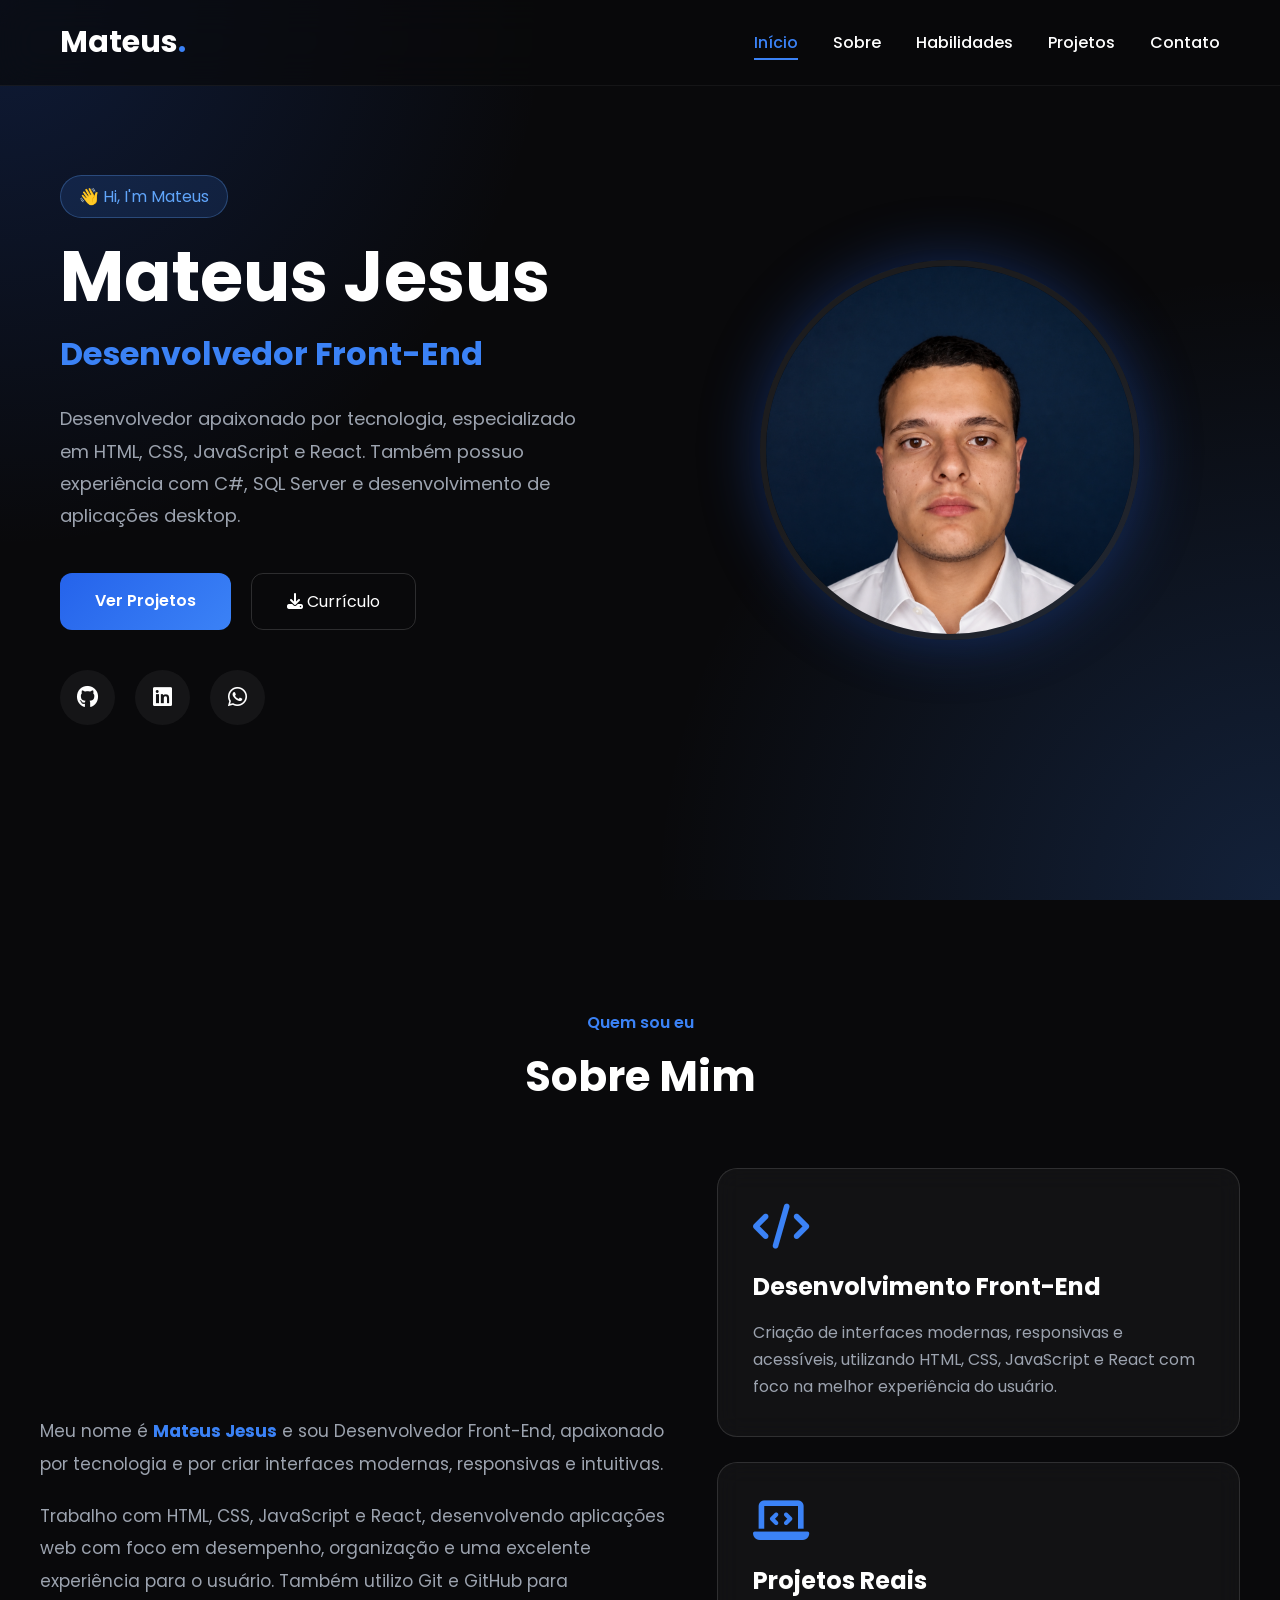
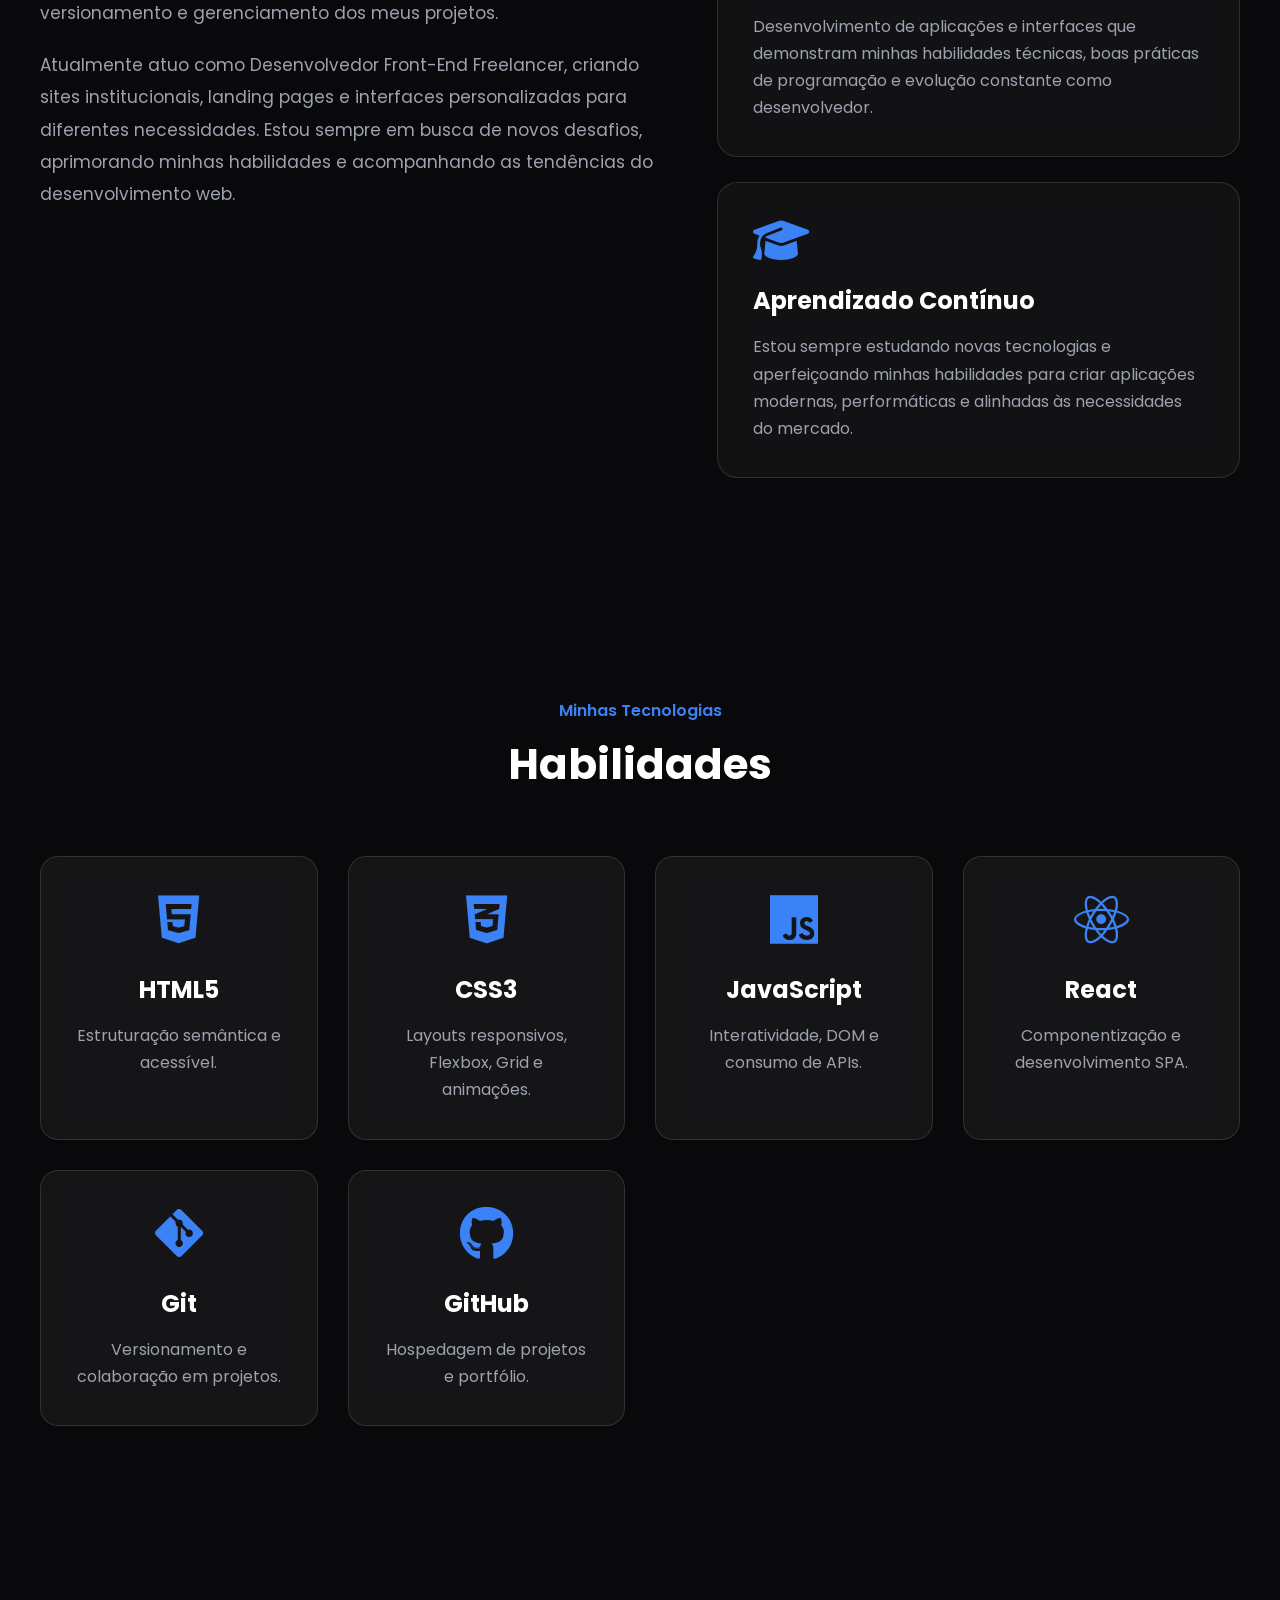
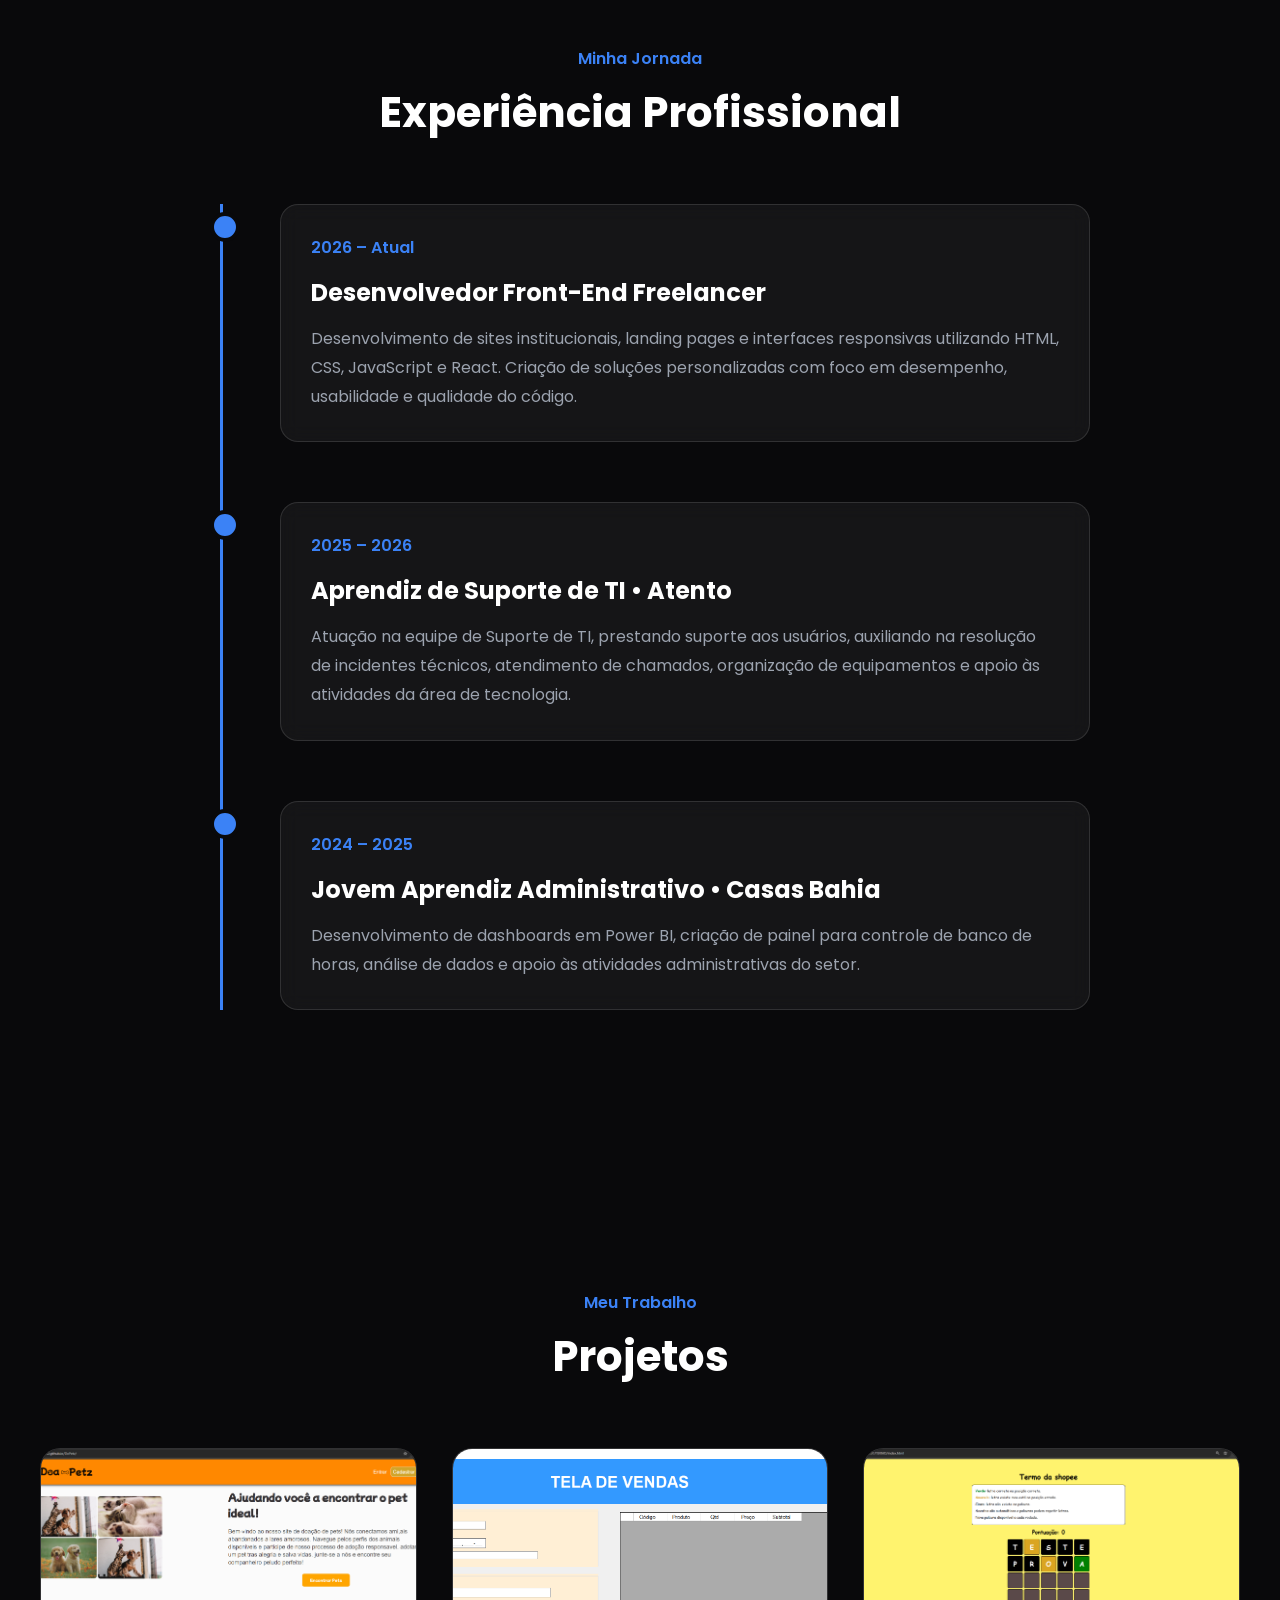
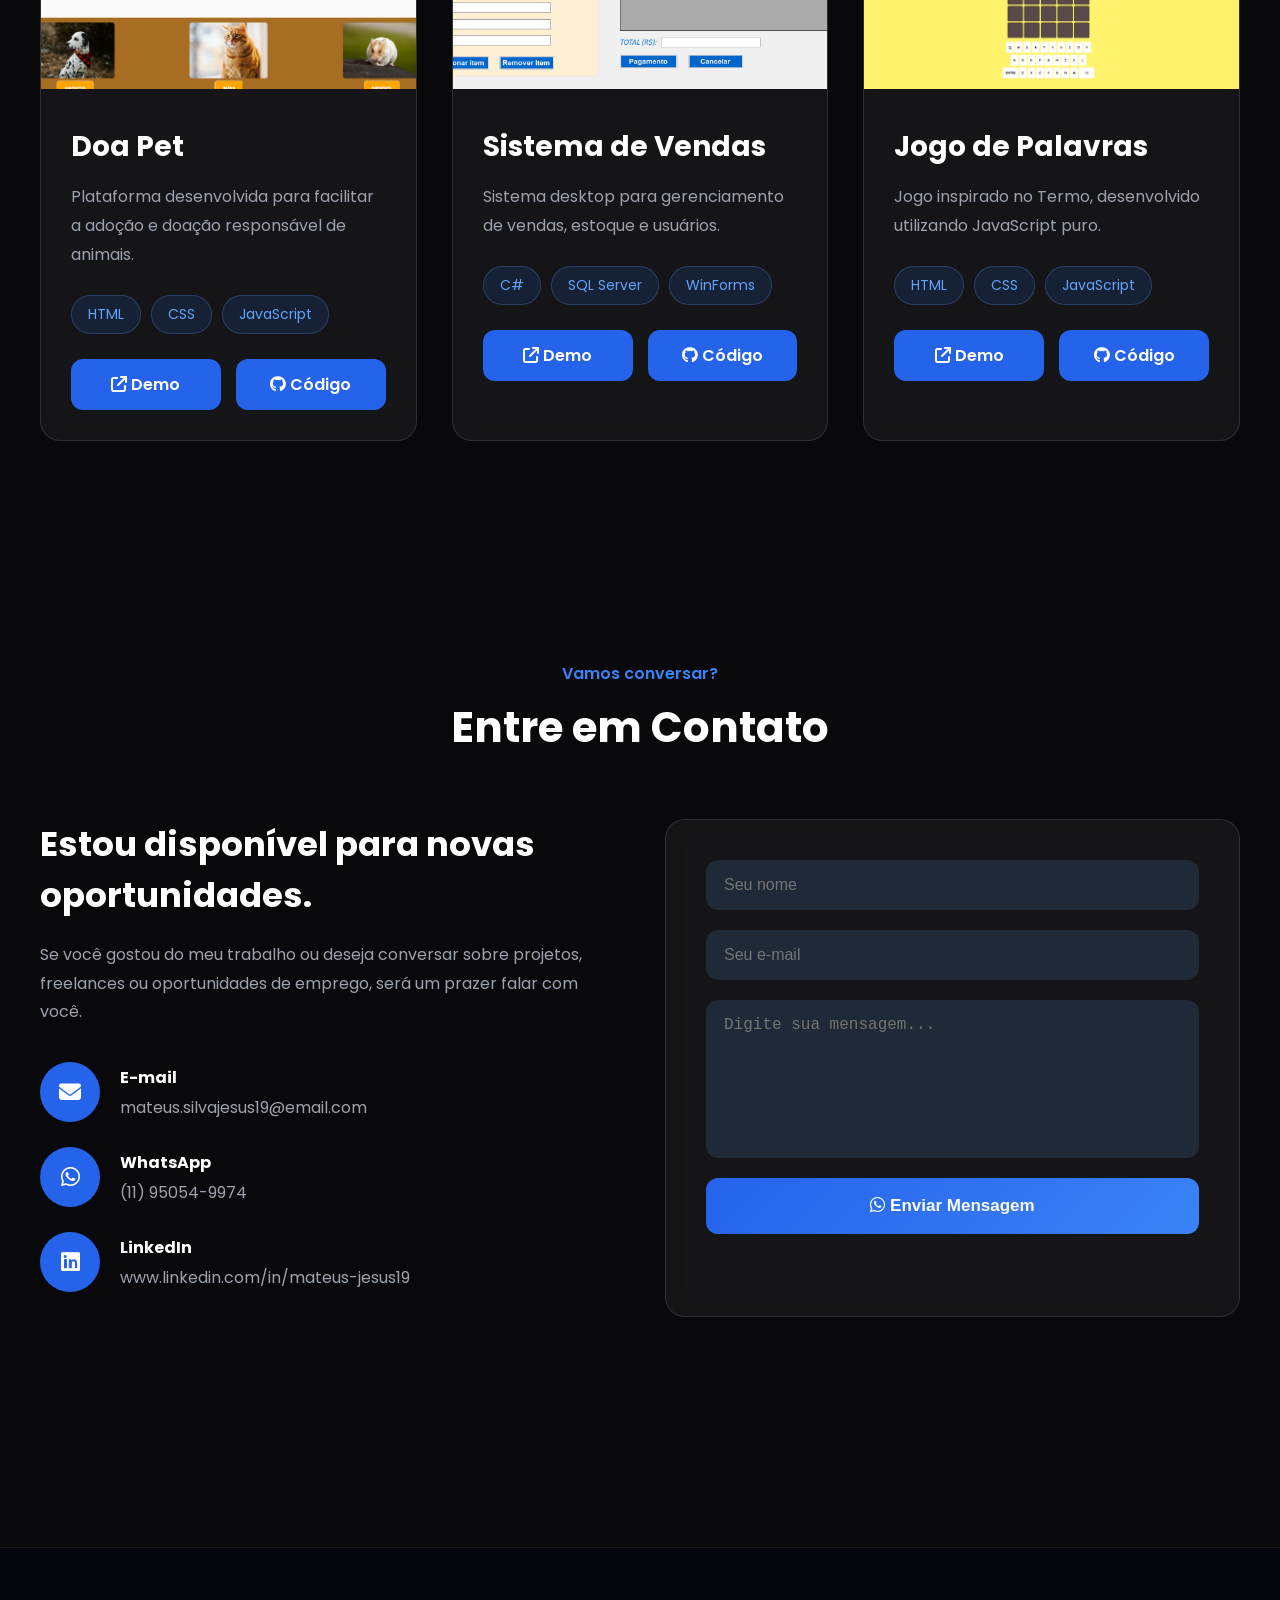
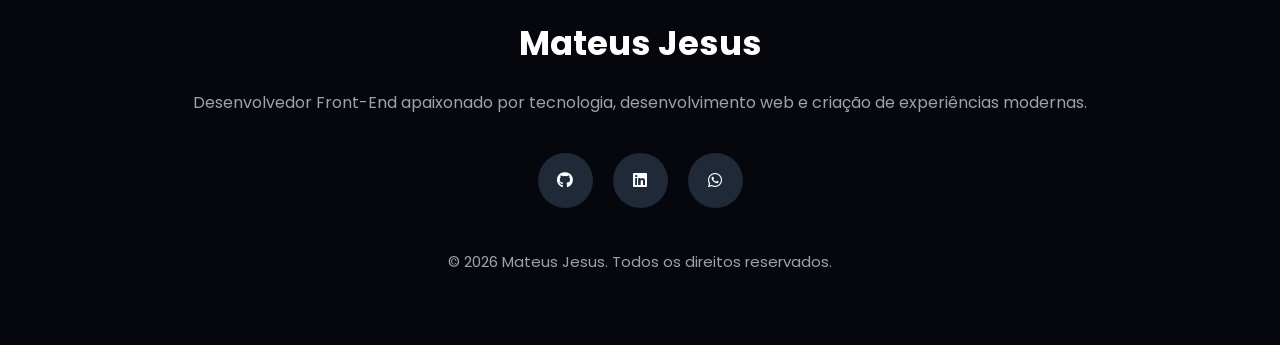
==== commit 28a597e5: "corrigindo erros de conteúdo" ====
--- a/index.html
+++ b/index.html
@@ -136,101 +136,104 @@
 
     <!-- ================= SOBRE ================= -->
 
-    <section class="sobre reveal" id="sobre">
-
-        <div class="titulo">
-
-            <span>Quem sou eu</span>
-
-            <h2>Sobre Mim</h2>
-
-        </div>
-
-        <div class="sobre-container">
-
-            <div class="sobre-texto">
+<section class="sobre reveal" id="sobre">
+
+    <div class="titulo">
+
+        <span>Quem sou eu</span>
+
+        <h2>Sobre Mim</h2>
+
+    </div>
+
+    <div class="sobre-container">
+
+        <div class="sobre-texto">
+
+            <p>
+
+                Meu nome é <strong>Mateus Jesus</strong> e sou Desenvolvedor Front-End,
+                apaixonado por tecnologia e por criar interfaces modernas,
+                responsivas e intuitivas.
+
+            </p>
+
+            <p>
+
+                Trabalho com HTML, CSS, JavaScript e React, desenvolvendo
+                aplicações web com foco em desempenho, organização e uma excelente
+                experiência para o usuário. Também utilizo Git e GitHub para
+                versionamento e gerenciamento dos meus projetos.
+
+            </p>
+
+            <p>
+
+                Atualmente atuo como Desenvolvedor Front-End Freelancer,
+                criando sites institucionais, landing pages e interfaces
+                personalizadas para diferentes necessidades. Estou sempre em busca
+                de novos desafios, aprimorando minhas habilidades e acompanhando
+                as tendências do desenvolvimento web.
+
+            </p>
+
+        </div>
+
+        <div class="sobre-cards">
+
+            <div class="card">
+
+                <i class="fa-solid fa-code"></i>
+
+                <h3>Desenvolvimento Front-End</h3>
 
                 <p>
 
-                    Meu nome é <strong>Mateus Jesus</strong>.
-                    Sou formado em Análise e Desenvolvimento de Sistemas e
-                    apaixonado por criar interfaces modernas, intuitivas e
-                    responsivas.
+                    Criação de interfaces modernas, responsivas e acessíveis,
+                    utilizando HTML, CSS, JavaScript e React com foco na melhor
+                    experiência do usuário.
 
                 </p>
 
+            </div>
+
+            <div class="card">
+
+                <i class="fa-solid fa-laptop-code"></i>
+
+                <h3>Projetos Reais</h3>
+
                 <p>
 
-                    Tenho conhecimentos em HTML, CSS, JavaScript, React,
-                    C#, SQL Server e Git.
-                    Estou constantemente estudando novas tecnologias para
-                    desenvolver soluções cada vez mais completas.
+                    Desenvolvimento de aplicações e interfaces que demonstram
+                    minhas habilidades técnicas, boas práticas de programação
+                    e evolução constante como desenvolvedor.
 
                 </p>
 
+            </div>
+
+            <div class="card">
+
+                <i class="fa-solid fa-graduation-cap"></i>
+
+                <h3>Aprendizado Contínuo</h3>
+
                 <p>
 
-                    Atualmente busco oportunidades para atuar como
-                    Desenvolvedor Front-End ou Full Stack Júnior,
-                    contribuindo com projetos desafiadores e evoluindo
-                    profissionalmente.
+                    Estou sempre estudando novas tecnologias e aperfeiçoando
+                    minhas habilidades para criar aplicações modernas,
+                    performáticas e alinhadas às necessidades do mercado.
 
                 </p>
 
             </div>
 
-            <div class="sobre-cards">
-
-                <div class="card">
-
-                    <i class="fa-solid fa-code"></i>
-
-                    <h3>Desenvolvimento</h3>
-
-                    <p>
-
-                        Criação de aplicações modernas utilizando as
-                        principais tecnologias do mercado.
-
-                    </p>
-
-                </div>
-
-                <div class="card">
-
-                    <i class="fa-solid fa-laptop-code"></i>
-
-                    <h3>Projetos</h3>
-
-                    <p>
-
-                        Desenvolvimento de projetos pessoais focados em boas
-                        práticas, desempenho e experiência do usuário.
-
-                    </p>
-
-                </div>
-
-                <div class="card">
-
-                    <i class="fa-solid fa-graduation-cap"></i>
-
-                    <h3>Aprendizado</h3>
-
-                    <p>
-
-                        Sempre estudando novas ferramentas e tecnologias para
-                        evoluir como desenvolvedor.
-
-                    </p>
-
-                </div>
-
-            </div>
-
-        </div>
-
-    </section>
+        </div>
+
+    </div>
+
+</section>
 
     <!-- HABILIDADES -->
 
@@ -288,80 +291,89 @@
 
     <!-- ================= EXPERIÊNCIA ================= -->
 
-    <section class="experiencia reveal" id="experiencia">
-
-        <div class="titulo">
-            <span>Minha Jornada antes da programação</span>
-            <h2>Experiência</h2>
-        </div>
-
-        <div class="timeline">
-
-            <div class="timeline-item">
-
-                <div class="timeline-content">
-
-                    <span>2025 - Atual</span>
-
-                    <h3>Jovem Aprendiz • Atento</h3>
-
-                    <p>
-
-                        Atuação na equipe de Field Service,
-                        auxiliando processos internos,
-                        suporte operacional e desenvolvimento
-                        de conhecimentos em tecnologia.
-
-                    </p>
-
-                </div>
-
-            </div>
-
-            <div class="timeline-item">
-
-                <div class="timeline-content">
-
-                    <span>2024</span>
-
-                    <h3>Jovem Aprendiz • Casas Bahia</h3>
-
-                    <p>
-
-                        Desenvolvimento de dashboards em Power BI,
-                        criação de painel para controle de banco de horas
-                        e apoio às atividades administrativas.
-
-                    </p>
-
-                </div>
-
-            </div>
-
-            <div class="timeline-item">
-
-                <div class="timeline-content">
-
-                    <span>Anteriormente</span>
-
-                    <h3>ACW Refrigeração</h3>
-
-                    <p>
-
-                        Auxílio em instalações,
-                        manutenção preventiva,
-                        higienização e reparos
-                        em sistemas de ar-condicionado.
-
-                    </p>
-
-                </div>
-
-            </div>
-
-        </div>
-
-    </section>
+<section class="experiencia reveal" id="experiencia">
+
+    <div class="titulo">
+
+        <span>Minha Jornada</span>
+
+        <h2>Experiência Profissional</h2>
+
+    </div>
+
+    <div class="timeline">
+
+        <!-- Freelancer -->
+
+        <div class="timeline-item">
+
+            <div class="timeline-content">
+
+                <span>2026 – Atual</span>
+
+                <h3>Desenvolvedor Front-End Freelancer</h3>
+
+                <p>
+
+                    Desenvolvimento de sites institucionais, landing pages e
+                    interfaces responsivas utilizando HTML, CSS, JavaScript e
+                    React. Criação de soluções personalizadas com foco em
+                    desempenho, usabilidade e qualidade do código.
+
+                </p>
+
+            </div>
+
+        </div>
+
+        <!-- Atento -->
+
+        <div class="timeline-item">
+
+            <div class="timeline-content">
+
+                <span>2025 – 2026</span>
+
+                <h3>Aprendiz de Suporte de TI • Atento</h3>
+
+                <p>
+
+                    Atuação na equipe de Suporte de TI, prestando suporte aos
+                    usuários, auxiliando na resolução de incidentes técnicos,
+                    atendimento de chamados, organização de equipamentos e apoio
+                    às atividades da área de tecnologia.
+
+                </p>
+
+            </div>
+
+        </div>
+
+        <!-- Casas Bahia -->
+
+        <div class="timeline-item">
+
+            <div class="timeline-content">
+
+                <span>2024 – 2025</span>
+
+                <h3>Jovem Aprendiz Administrativo • Casas Bahia</h3>
+
+                <p>
+
+                    Desenvolvimento de dashboards em Power BI, criação de painel
+                    para controle de banco de horas, análise de dados e apoio às
+                    atividades administrativas do setor.
+
+                </p>
+
+            </div>
+
+        </div>
+
+    </div>
+
+</section>
 
     <!-- ================= PROJETOS ================= -->
 
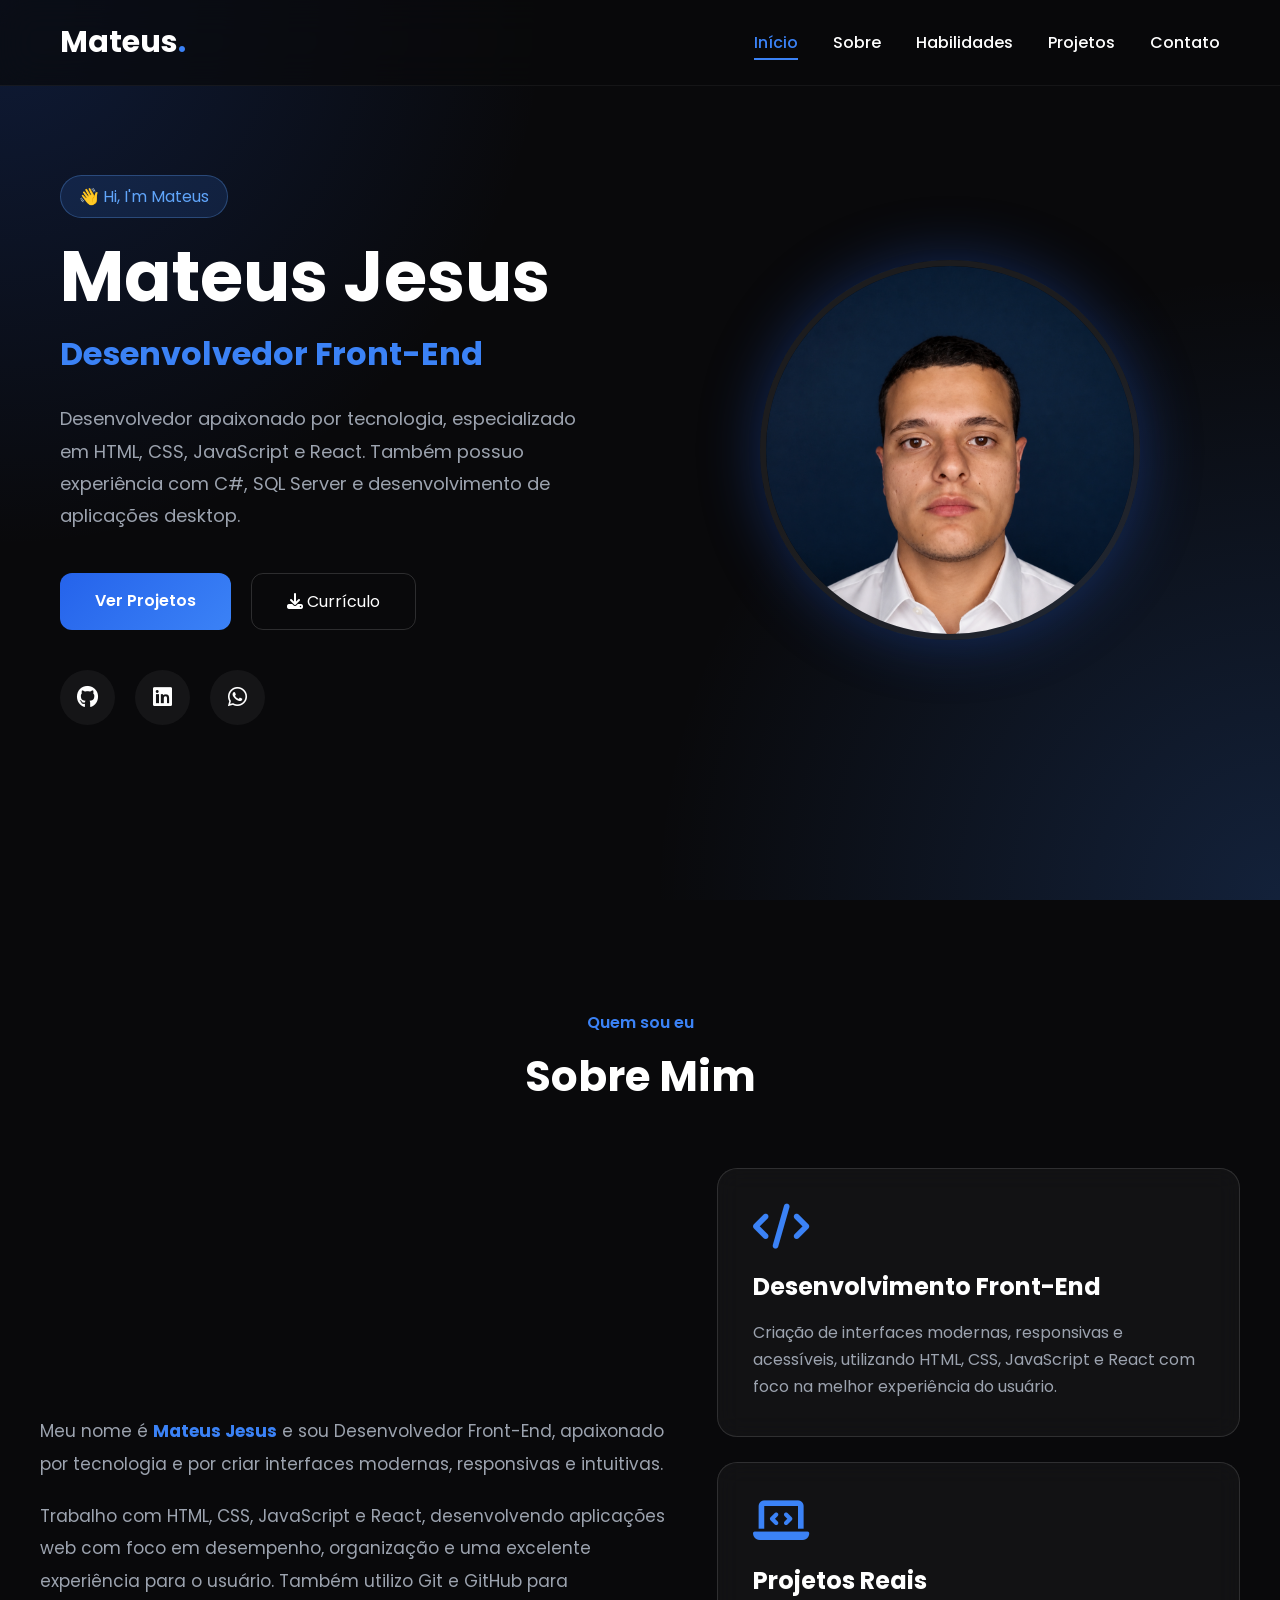
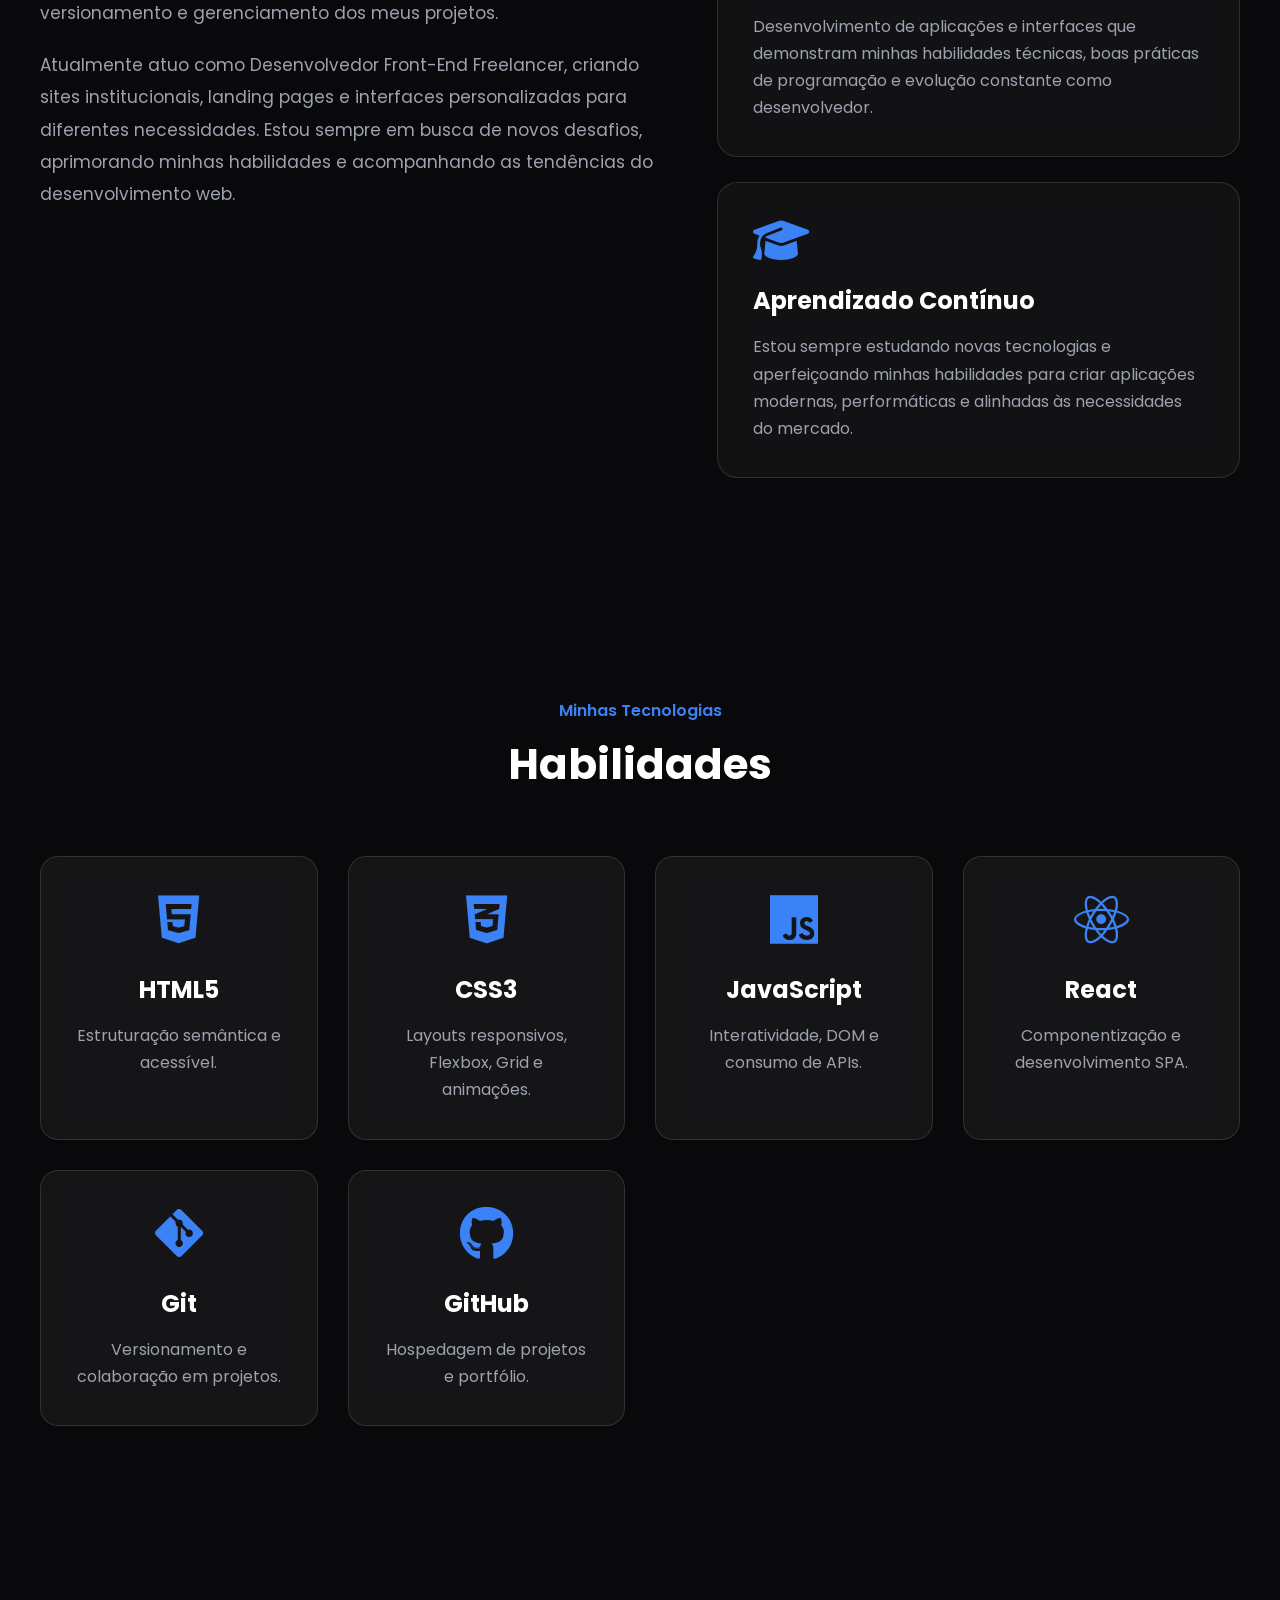
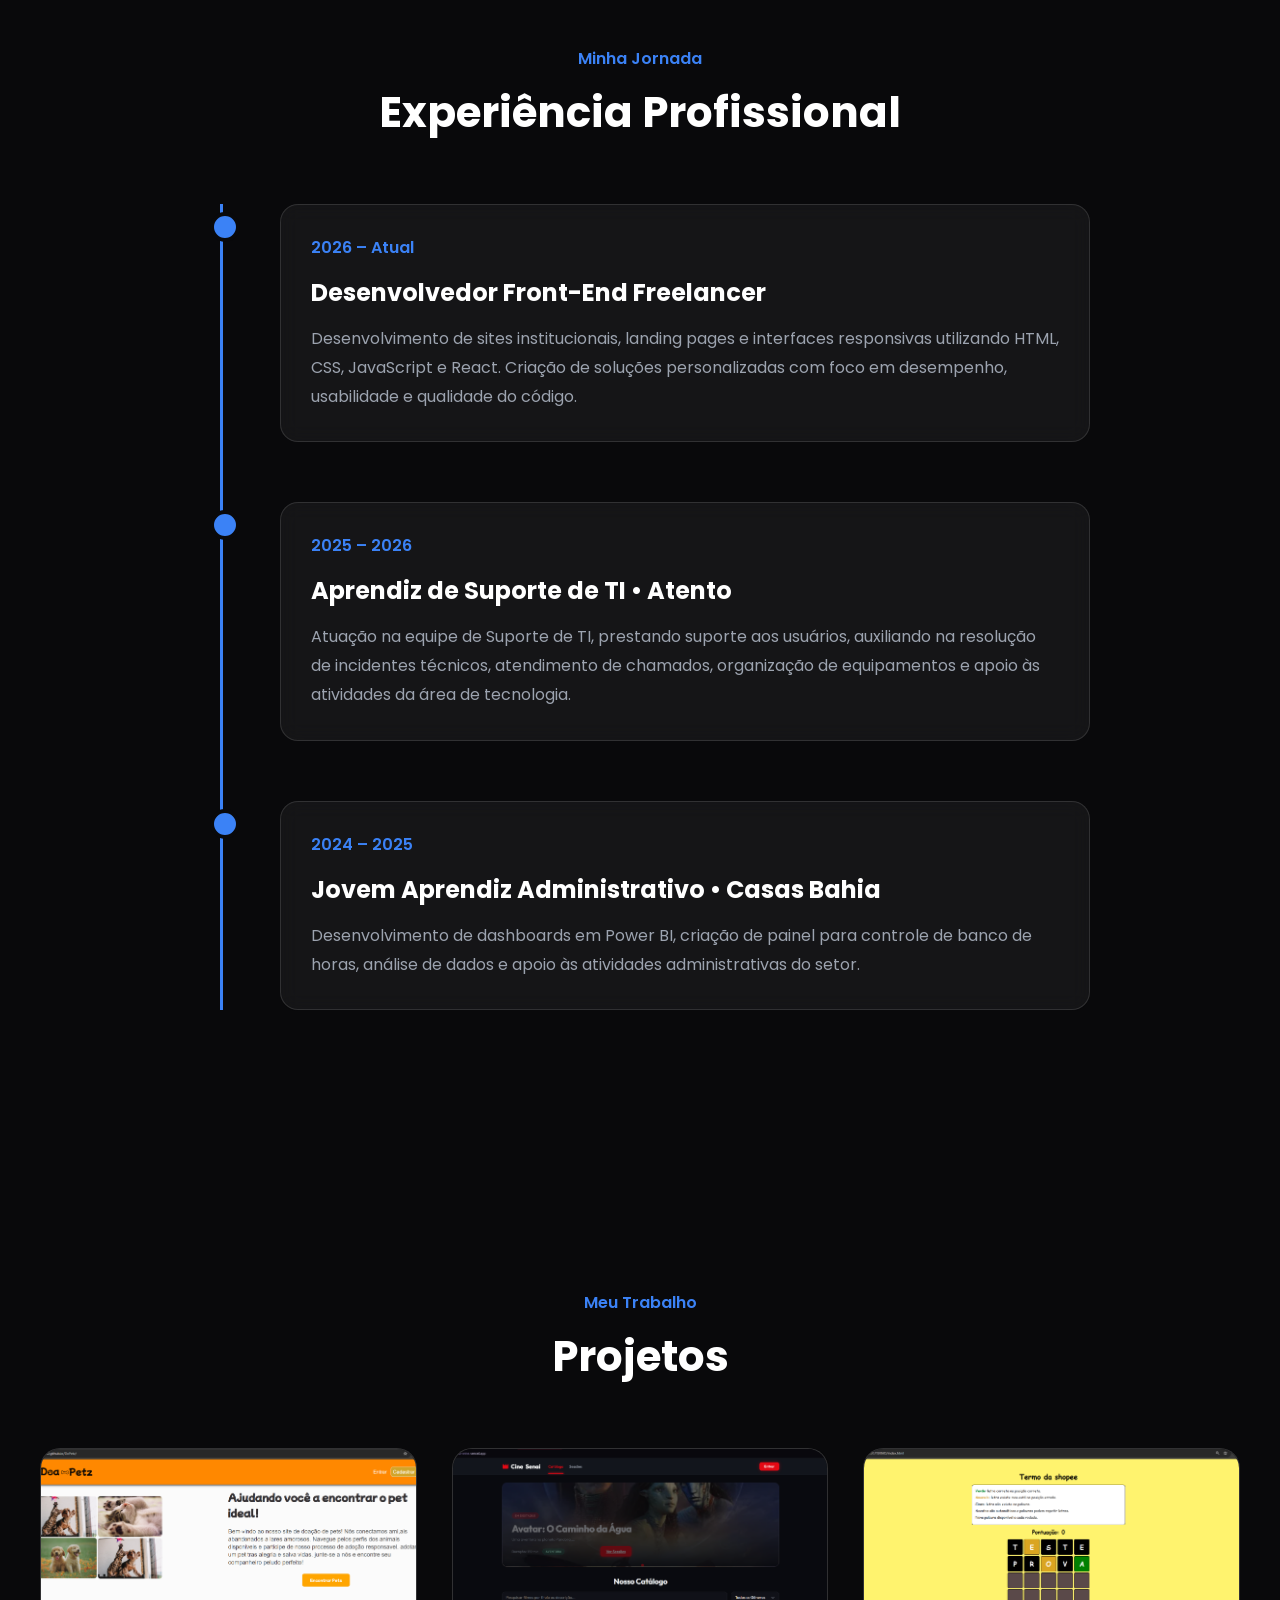
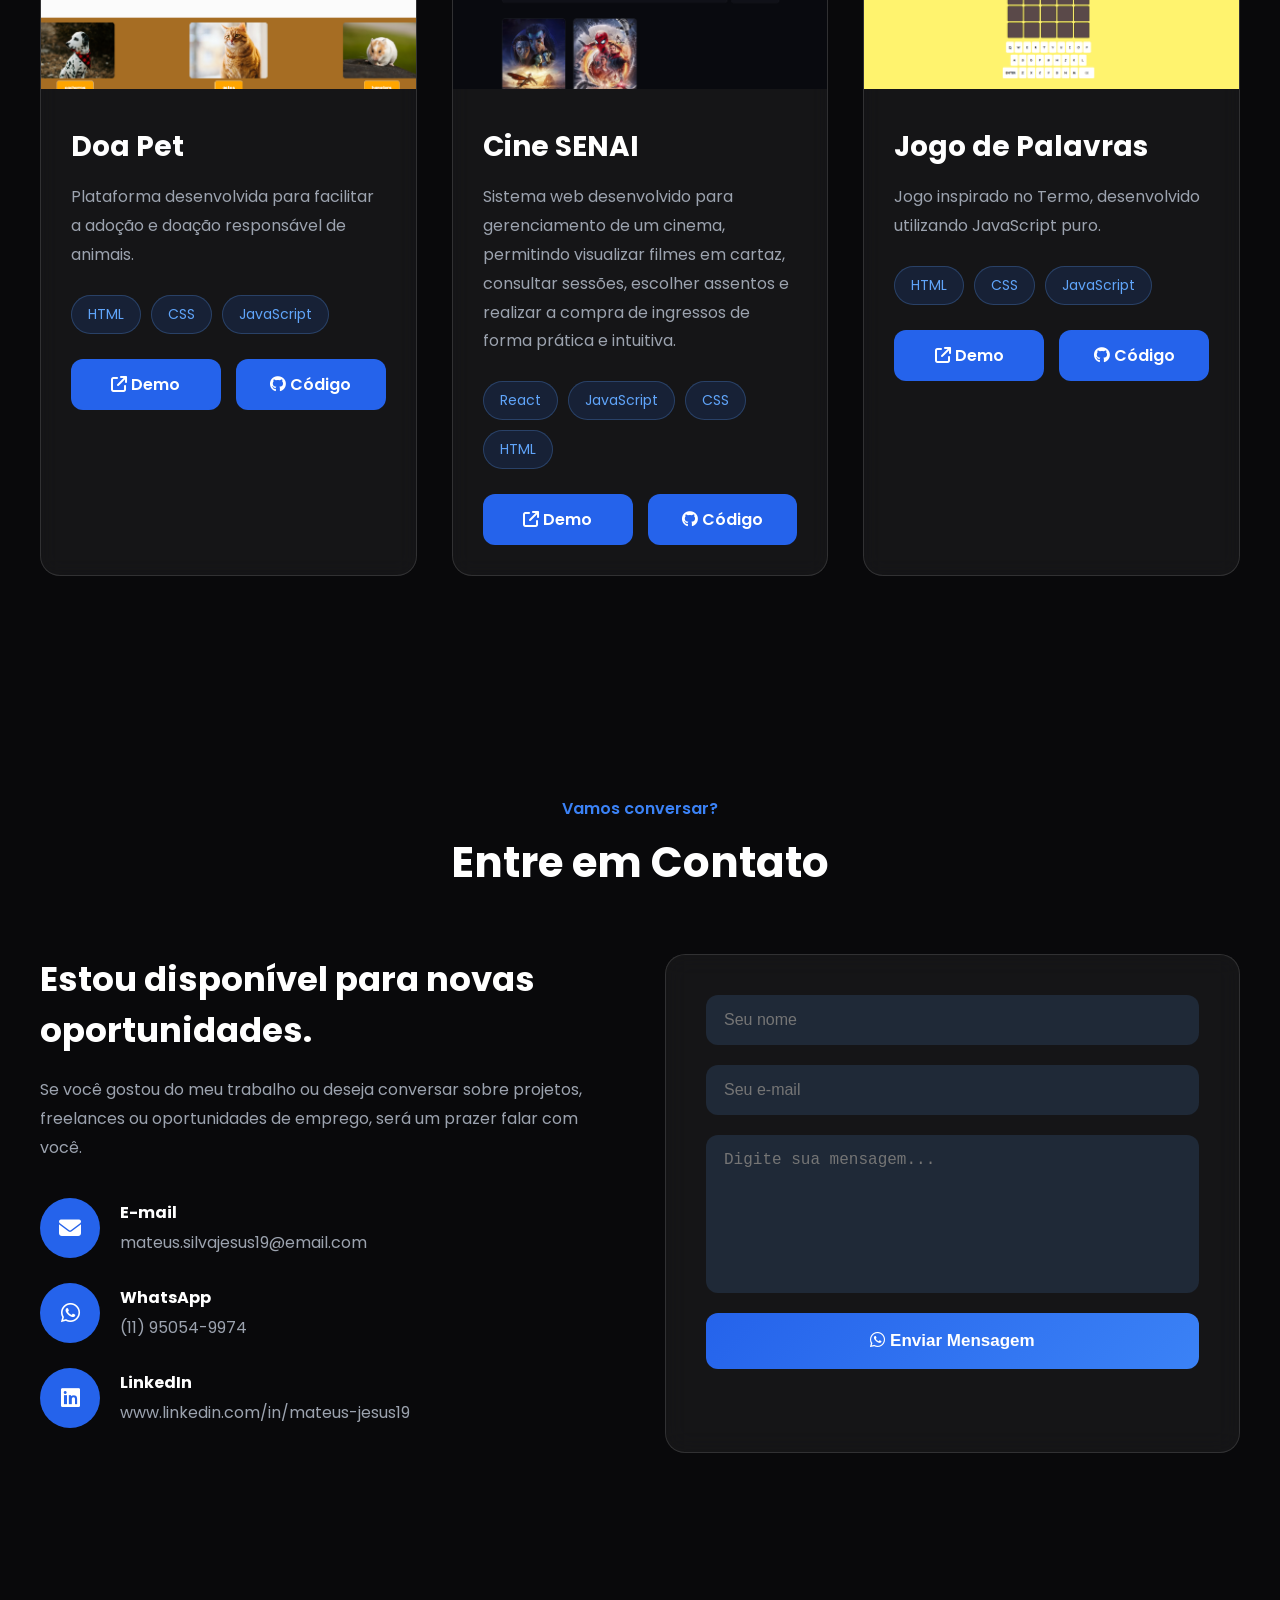
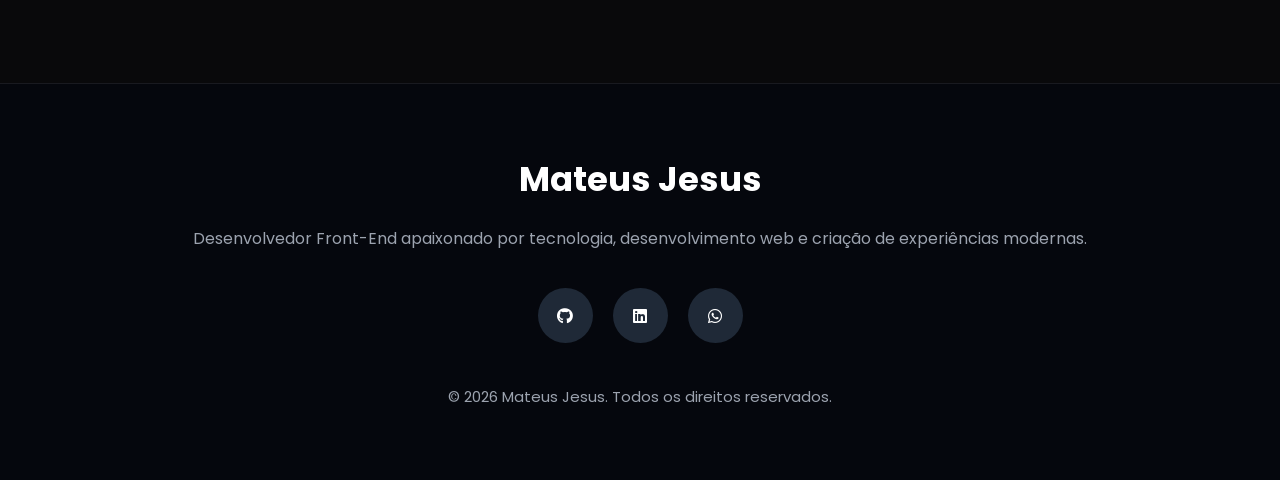
==== commit 867a31f4: "Adicionando projeto cineSenai" ====
--- a/index.html
+++ b/index.html
@@ -389,7 +389,7 @@
 
         <div class="projetos-grid">
 
-            <!-- Projeto 1 -->
+            <!-- Projeto 1 doaPetz -->
 
             <div class="projeto-card">
 
@@ -417,7 +417,7 @@
 
                     <div class="projeto-links">
 
-                        <a href="#" target="_blank">
+                        <a href="doaPetz/index.html" target="_blank">
                             <i class="fa-solid fa-arrow-up-right-from-square"></i>
                             Demo
                         </a>
@@ -436,54 +436,48 @@
 
             </div>
 
-            <!-- Projeto 2 -->
+            <!-- Projeto 2 cineSenai -->
 
             <div class="projeto-card">
 
-                <img src="img/fotoControleDeVendas.png"
-                    alt="Sistema de Controle">
-
-                <div class="projeto-info">
-
-                    <h3>Sistema de Vendas</h3>
-
-                    <p>
-
-                        Sistema desktop para gerenciamento
-                        de vendas, estoque e usuários.
-
-                    </p>
-
-                    <div class="tags">
-
-                        <span>C#</span>
-                        <span>SQL Server</span>
-                        <span>WinForms</span>
-
-                    </div>
-
-                    <div class="projeto-links">
-
-                        <a href="#" target="_blank">
-                            <i class="fa-solid fa-arrow-up-right-from-square"></i>
-                            Demo
-                        </a>
-
-                        <a href="#" target="_blank">
-
-                            <i class="fab fa-github"></i>
-
-                            Código
-
-                        </a>
-
-                    </div>
-
-                </div>
-
-            </div>
-
-            <!-- Projeto 3 -->
+    <img src="./img/Cinesenai Print.png" alt="Cine SENAI">
+
+    <div class="projeto-info">
+
+        <h3>Cine SENAI</h3>
+
+        <p>
+            Sistema web desenvolvido para gerenciamento de um cinema, permitindo
+            visualizar filmes em cartaz, consultar sessões, escolher assentos e
+            realizar a compra de ingressos de forma prática e intuitiva.
+        </p>
+
+        <div class="tags">
+            <span>React</span>
+            <span>JavaScript</span>
+            <span>CSS</span>
+            <span>HTML</span>
+        </div>
+
+        <div class="projeto-links">
+
+            <a href="https://cine-senai-wine.vercel.app/" target="_blank">
+                <i class="fa-solid fa-arrow-up-right-from-square"></i>
+                Demo
+            </a>
+
+            <a href="https://github.com/teteu432/cine-Senai" target="_blank">
+                <i class="fab fa-github"></i>
+                Código
+            </a>
+
+        </div>
+
+    </div>
+
+</div>
+
+            <!-- Projeto 3 jogo de palavras -->
 
             <div class="projeto-card">
 
@@ -512,7 +506,7 @@
 
                     <div class="projeto-links">
 
-                        <a href="#" target="_blank">
+                        <a href="Jogo de palavras/index.html" target="_blank">
                             <i class="fa-solid fa-arrow-up-right-from-square"></i>
                             Demo
                         </a>
